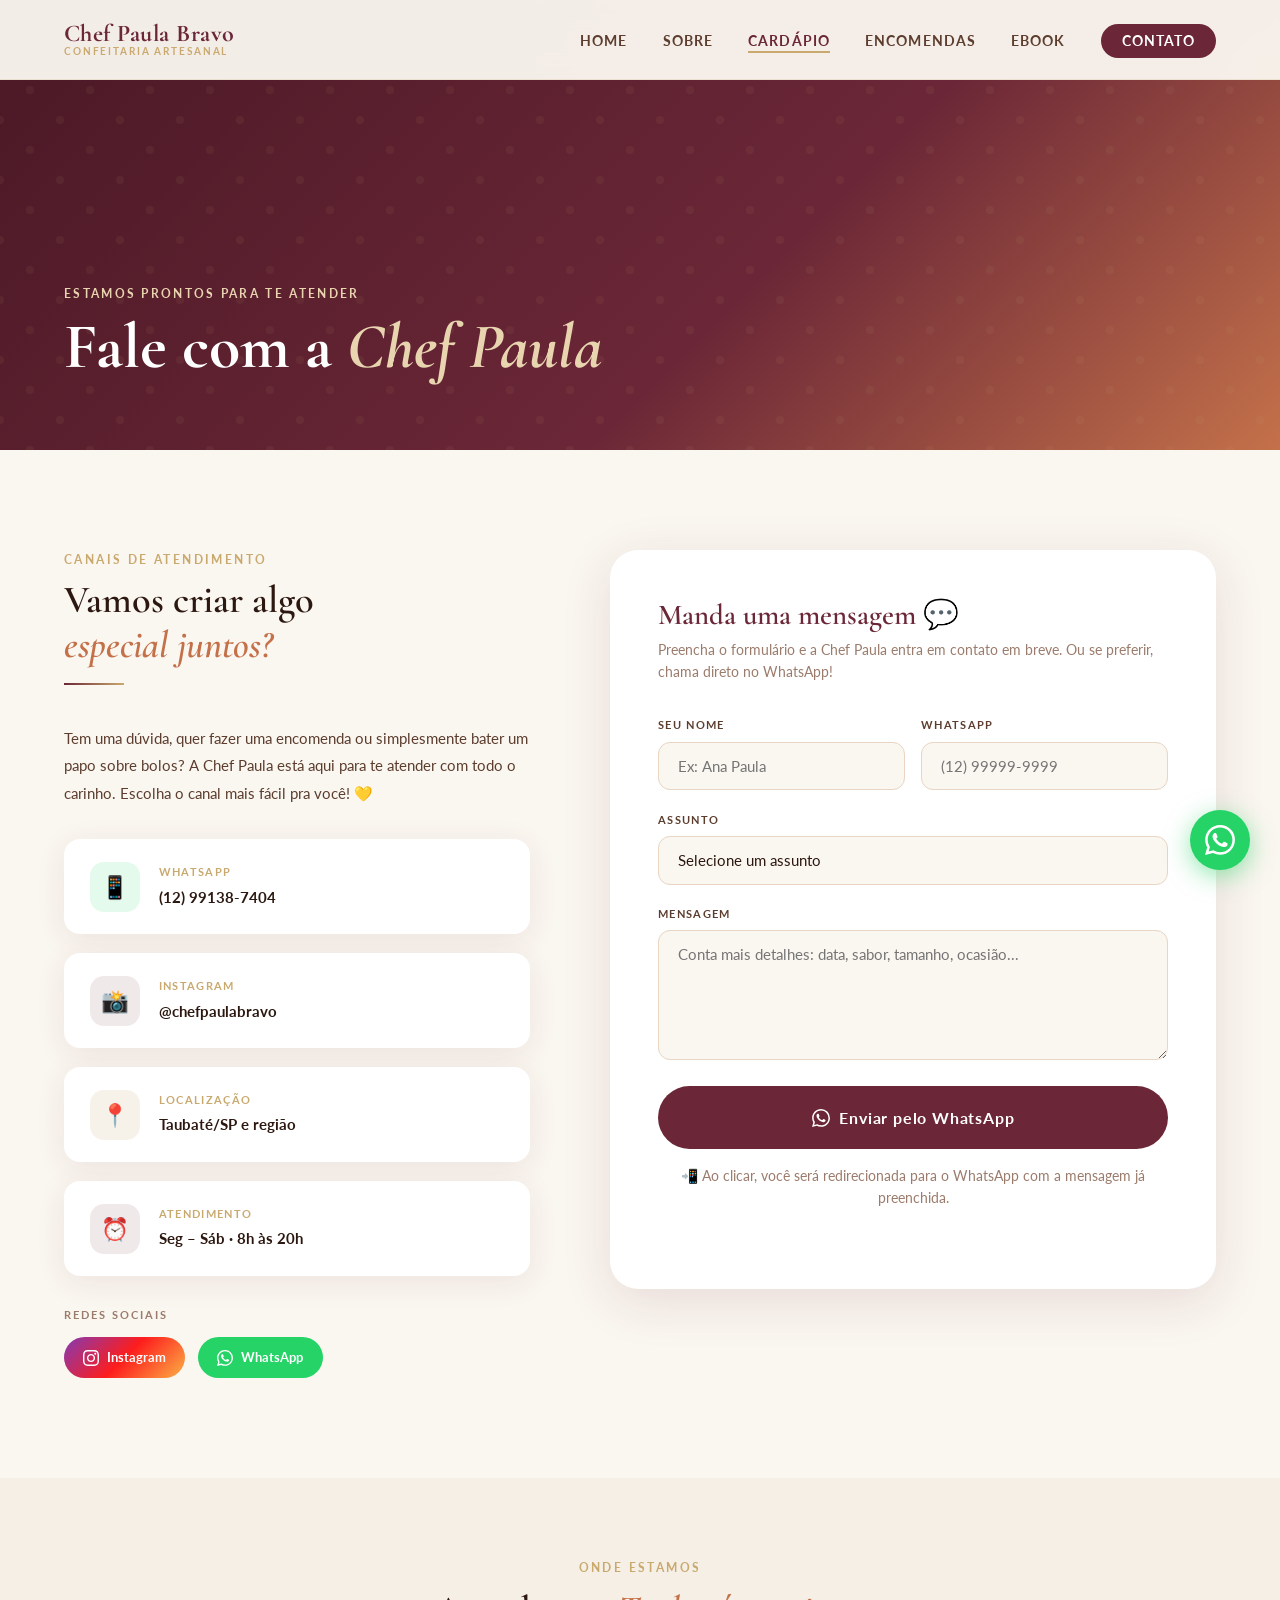
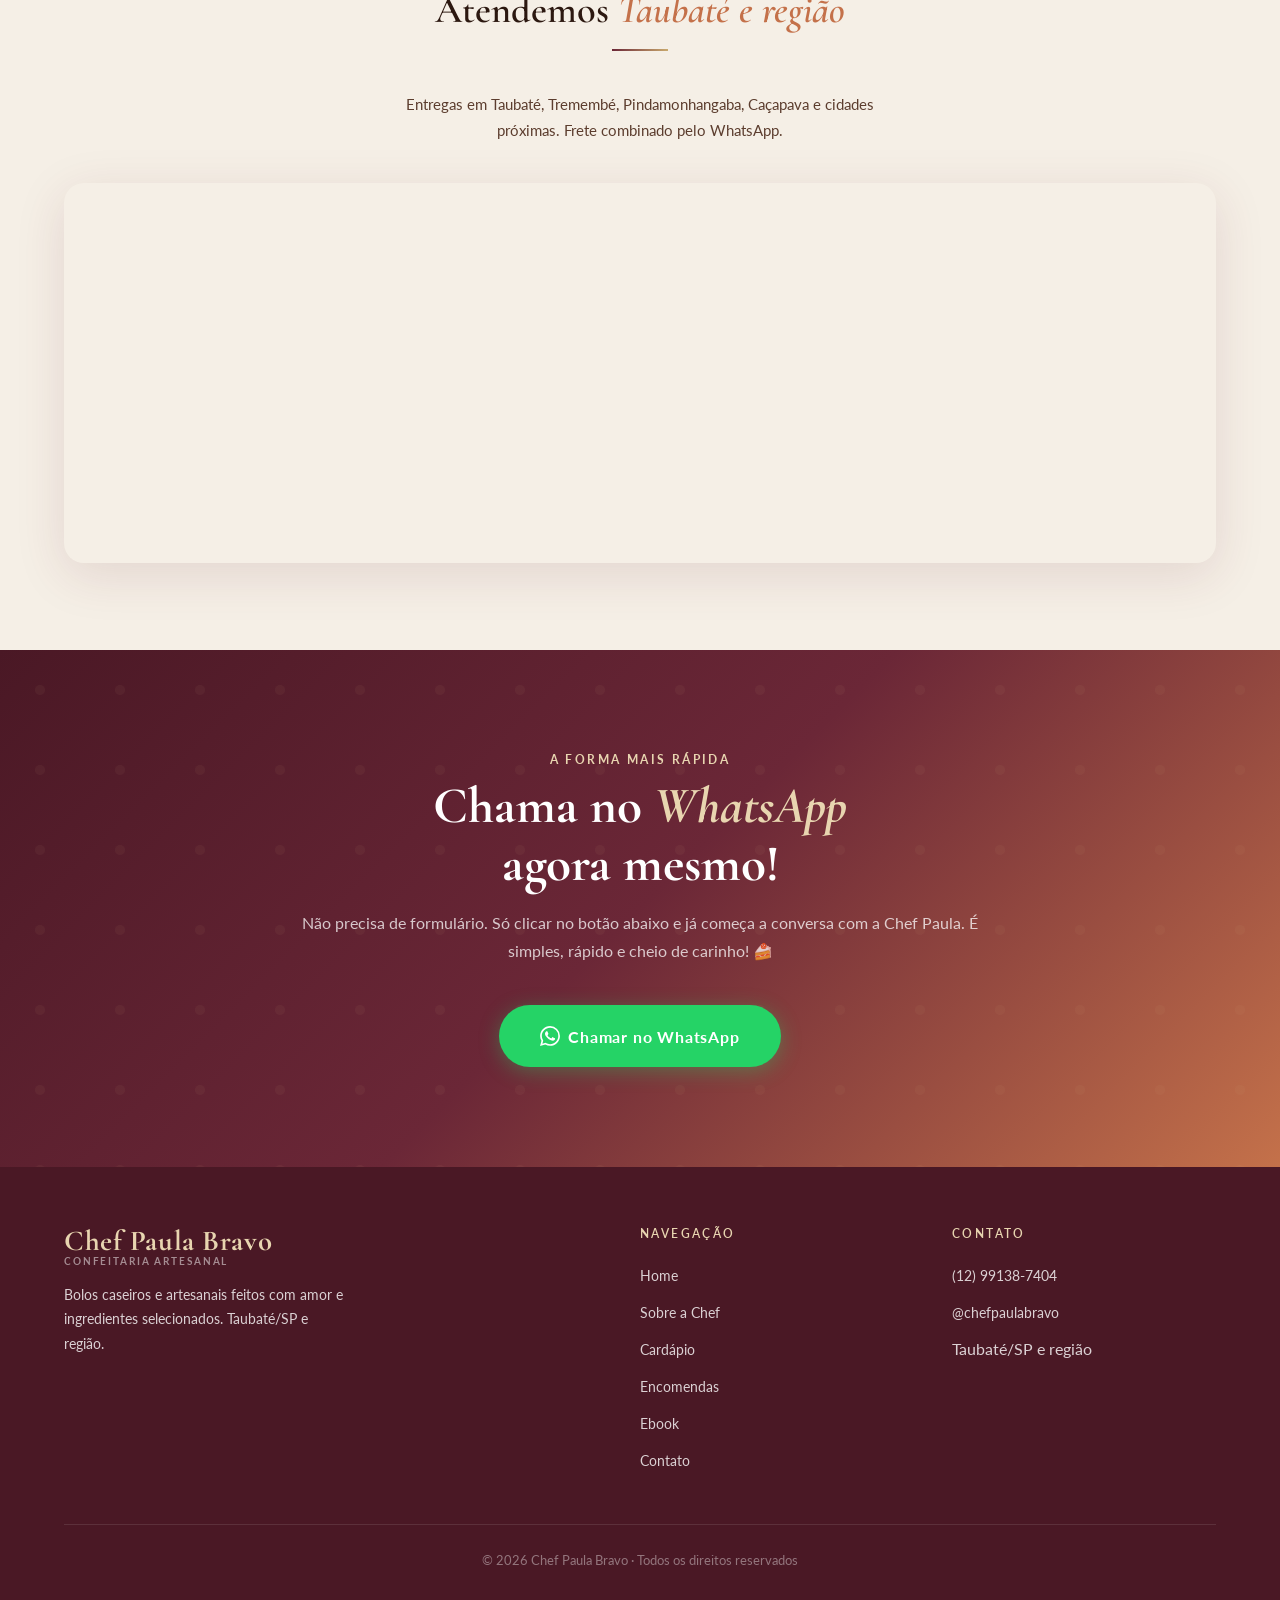
==== cardapio.html @ 54d95577 "Update greeting from 'Hello World' to 'Goodbye World'" ====
<!DOCTYPE html>
<html lang="pt-BR">
<head>
  <meta charset="UTF-8" />
  <meta name="viewport" content="width=device-width, initial-scale=1.0" />
  <title>Contato | Chef Paula Bravo</title>
  <meta name="description" content="Entre em contato com a Chef Paula Bravo para encomendas de bolos artesanais em Taubaté/SP." />
  <link rel="preconnect" href="https://fonts.googleapis.com" />
  <link rel="preconnect" href="https://fonts.gstatic.com" crossorigin />
  <link href="https://fonts.googleapis.com/css2?family=Cormorant+Garamond:ital,wght@0,300;0,400;0,600;0,700;1,400;1,600&family=Lato:wght@300;400;700&display=swap" rel="stylesheet" />
  <link rel="stylesheet" href="style.css" />
  <style>
    /* ── HERO ── */
    .ctt-hero {
      min-height: 50vh;
      padding-top: var(--nav-h);
      padding-bottom: 70px;
      background: linear-gradient(135deg, #4A1825 0%, #6B2737 60%, #C4714A 100%);
      display: flex;
      align-items: flex-end;
      position: relative;
      overflow: hidden;
    }
    .ctt-hero::before {
      content: '';
      position: absolute; inset: 0;
      background-image: url("data:image/svg+xml,%3Csvg width='60' height='60' viewBox='0 0 60 60' xmlns='http://www.w3.org/2000/svg'%3E%3Cg fill='%23C9A96E' fill-opacity='0.07'%3E%3Ccircle cx='30' cy='30' r='4'/%3E%3Ccircle cx='0' cy='0' r='4'/%3E%3Ccircle cx='60' cy='0' r='4'/%3E%3Ccircle cx='0' cy='60' r='4'/%3E%3Ccircle cx='60' cy='60' r='4'/%3E%3C/g%3E%3C/svg%3E");
      pointer-events: none;
    }
    .ctt-hero-content {
      position: relative; z-index: 1;
      width: 90%; max-width: 1200px; margin: 0 auto;
    }
    .ctt-hero-content span {
      display: block;
      font-family: var(--font-body);
      font-size: .72rem; font-weight: 700;
      letter-spacing: .2em; text-transform: uppercase;
      color: #E8D5B0; margin-bottom: .6rem;
    }
    .ctt-hero-content h1 {
      font-family: var(--font-title);
      font-size: clamp(2.8rem, 5vw, 5rem);
      font-weight: 700; color: #FFFFFF;
      line-height: 1.05; margin: 0;
    }
    .ctt-hero-content h1 em { font-style: italic; color: #E8D5B0; }

    /* ── BODY ── */
    .ctt-sec { padding: 100px 0; background: #FAF6F0; }
    .ctt-wrap { width: 90%; max-width: 1200px; margin: 0 auto; }
    .ctt-grid {
      display: grid;
      grid-template-columns: 1fr 1.3fr;
      gap: 5rem;
      align-items: start;
    }

    /* ── INFO LATERAL ── */
    .ctt-info h2 {
      font-family: var(--font-title);
      font-size: clamp(1.8rem, 3vw, 2.6rem);
      color: #2C1810; line-height: 1.15; margin-bottom: 1rem;
    }
    .ctt-info h2 em { font-style: italic; color: #C4714A; }
    .ctt-info p {
      font-family: var(--font-body);
      font-size: .93rem; color: #5C3D2E;
      line-height: 1.85; margin-bottom: 2rem;
    }
    .ctt-cards { display: flex; flex-direction: column; gap: 1.2rem; }
    .ctt-card {
      display: flex; align-items: center; gap: 1.2rem;
      background: #FFFFFF; border-radius: 16px;
      padding: 1.4rem 1.6rem;
      box-shadow: 0 6px 30px rgba(107,39,55,0.09);
      transition: all .3s ease;
      text-decoration: none; color: inherit;
    }
    .ctt-card:hover { transform: translateX(6px); box-shadow: 0 10px 40px rgba(107,39,55,0.15); }
    .ctt-card-icon {
      width: 50px; height: 50px; flex-shrink: 0;
      border-radius: 14px;
      display: flex; align-items: center; justify-content: center;
      font-size: 1.4rem;
    }
    .ctt-card-icon.verde  { background: rgba(37,211,102,.12); }
    .ctt-card-icon.vinho  { background: rgba(107,39,55,.1); }
    .ctt-card-icon.dourado{ background: rgba(201,169,110,.15); }
    .ctt-card-label {
      font-family: var(--font-body); font-size: .68rem; font-weight: 700;
      letter-spacing: .12em; text-transform: uppercase; color: #C9A96E;
      margin-bottom: .2rem;
    }
    .ctt-card-value {
      font-family: var(--font-body); font-size: .95rem;
      font-weight: 700; color: #2C1810;
    }

    .ctt-redes { margin-top: 2rem; }
    .ctt-redes h4 {
      font-family: var(--font-body); font-size: .7rem; font-weight: 700;
      letter-spacing: .18em; text-transform: uppercase;
      color: #9B7B6B; margin-bottom: 1rem;
    }
    .redes-btns { display: flex; gap: .8rem; flex-wrap: wrap; }
    .rede-btn {
      display: inline-flex; align-items: center; gap: .5rem;
      padding: .6rem 1.2rem; border-radius: 50px;
      font-family: var(--font-body); font-size: .8rem; font-weight: 700;
      text-decoration: none; transition: all .3s ease;
    }
    .rede-btn.ig  { background: linear-gradient(135deg,#833ab4,#fd1d1d,#fcb045); color: #FFFFFF; }
    .rede-btn.ig:hover  { transform: translateY(-2px); box-shadow: 0 6px 20px rgba(253,29,29,.3); }
    .rede-btn.wpp { background: #25D366; color: #FFFFFF; }
    .rede-btn.wpp:hover { transform: translateY(-2px); box-shadow: 0 6px 20px rgba(37,211,102,.4); background: #20b858; }

    /* ── FORMULÁRIO ── */
    .ctt-form-wrap {
      background: #FFFFFF;
      border-radius: 28px;
      padding: 3rem;
      box-shadow: 0 12px 50px rgba(107,39,55,0.13);
    }
    .ctt-form-wrap h3 {
      font-family: var(--font-title);
      font-size: 1.8rem; color: #6B2737;
      margin-bottom: .4rem;
    }
    .ctt-form-wrap p {
      font-family: var(--font-body); font-size: .87rem;
      color: #9B7B6B; margin-bottom: 2rem; line-height: 1.6;
    }
    .ctt-form .form-grid { display: grid; grid-template-columns: 1fr 1fr; gap: 1rem; }
    .ctt-form .form-group { margin-bottom: 1.2rem; }
    .ctt-form label {
      display: block; font-family: var(--font-body);
      font-size: .7rem; font-weight: 700;
      letter-spacing: .12em; text-transform: uppercase;
      color: #5C3D2E; margin-bottom: .45rem;
    }
    .ctt-form input,
    .ctt-form select,
    .ctt-form textarea {
      width: 100%; padding: .9rem 1.2rem;
      border: 1.5px solid #E8D5C4; border-radius: 12px;
      font-family: var(--font-body); font-size: .93rem;
      color: #2C1810; background: #FAF6F0;
      outline: none; transition: border-color .3s, box-shadow .3s;
      appearance: none;
    }
    .ctt-form input:focus,
    .ctt-form select:focus,
    .ctt-form textarea:focus {
      border-color: #6B2737;
      box-shadow: 0 0 0 3px rgba(107,39,55,.1);
      background: #FFFFFF;
    }
    .ctt-form textarea { resize: vertical; min-height: 130px; }
    .btn-enviar {
      width: 100%; padding: 1.1rem;
      background: #6B2737; color: #FFFFFF;
      font-family: var(--font-body); font-size: 1rem; font-weight: 700;
      letter-spacing: .05em; border: none; border-radius: 50px;
      cursor: pointer; transition: all .3s ease;
      display: flex; align-items: center; justify-content: center; gap: .6rem;
      text-decoration: none;
    }
    .btn-enviar:hover {
      background: #4A1825; transform: translateY(-2px);
      box-shadow: 0 8px 30px rgba(107,39,55,.4); color: #FFFFFF;
    }
    .form-nota {
      text-align: center; font-size: .75rem; color: #9B7B6B;
      margin-top: 1rem; line-height: 1.5;
    }

    /* ── MAPA / LOCALIZAÇÃO ── */
    .ctt-loc {
      padding: 80px 0;
      background: #F5EFE6;
    }
    .ctt-loc-wrap { width: 90%; max-width: 1200px; margin: 0 auto; text-align: center; }
    .ctt-loc h2 {
      font-family: var(--font-title);
      font-size: clamp(1.8rem, 3vw, 2.8rem);
      color: #2C1810; margin-bottom: .4rem;
    }
    .ctt-loc h2 em { font-style: italic; color: #C4714A; }
    .ctt-loc-div {
      width: 56px; height: 2px;
      background: linear-gradient(90deg, #6B2737, #C9A96E);
      margin: 1rem auto 2.5rem;
    }
    .ctt-loc p {
      font-family: var(--font-body); font-size: .93rem;
      color: #5C3D2E; max-width: 480px; margin: 0 auto 2.5rem; line-height: 1.75;
    }
    .map-frame {
      width: 100%; height: 380px; border-radius: 20px;
      overflow: hidden; box-shadow: 0 12px 50px rgba(107,39,55,.13);
      border: none;
    }

    /* ── CTA FINAL ── */
    .ctt-cta {
      background: linear-gradient(135deg, #4A1825 0%, #6B2737 50%, #C4714A 100%);
      padding: 100px 0; text-align: center;
      position: relative; overflow: hidden;
    }
    .ctt-cta::before {
      content: ''; position: absolute; inset: 0;
      background-image: url("data:image/svg+xml,%3Csvg width='80' height='80' viewBox='0 0 80 80' xmlns='http://www.w3.org/2000/svg'%3E%3Cg fill='%23C9A96E' fill-opacity='0.06'%3E%3Ccircle cx='40' cy='40' r='5'/%3E%3C/g%3E%3C/svg%3E");
      pointer-events: none;
    }
    .ctt-cta-inner { position: relative; z-index: 1; width: 90%; max-width: 680px; margin: 0 auto; }
    .ctt-cta h2 {
      font-family: var(--font-title); font-size: clamp(2rem, 4vw, 3.5rem);
      font-weight: 700; color: #FFFFFF; line-height: 1.12; margin-bottom: 1rem;
    }
    .ctt-cta h2 em { font-style: italic; color: #E8D5B0; }
    .ctt-cta p {
      font-family: var(--font-body); font-size: 1rem;
      color: rgba(255,255,255,.75); margin: 0 auto 2.5rem; line-height: 1.75;
    }

    @media (max-width: 900px) {
      .ctt-grid { grid-template-columns: 1fr; gap: 3rem; }
      .ctt-form .form-grid { grid-template-columns: 1fr; }
      .ctt-form-wrap { padding: 2rem; }
    }
    @media (max-width: 600px) {
      .ctt-sec { padding: 70px 0; }
      .ctt-cta { padding: 70px 0; }
      .map-frame { height: 260px; }
    }
  </style>
</head>
<body>

<nav class="navbar">
  <div class="nav-inner">
    <a href="index.html" class="nav-logo">
      <span class="logo-name">Chef Paula Bravo</span>
      <span class="logo-sub">Confeitaria Artesanal</span>
    </a>
    <button class="nav-toggle" aria-label="Menu"><span></span><span></span><span></span></button>
    <ul class="nav-links">
      <li><a href="index.html">Home</a></li>
      <li><a href="sobre.html">Sobre</a></li>
      <li><a href="cardapio.html">Cardápio</a></li>
      <li><a href="encomendas.html">Encomendas</a></li>
      <li><a href="ebook.html">Ebook</a></li>
      <li><a href="contato.html" class="nav-cta">Contato</a></li>
    </ul>
  </div>
</nav>

<section class="ctt-hero">
  <div class="ctt-hero-content">
    <span>Estamos prontos para te atender</span>
    <h1>Fale com a <em>Chef Paula</em></h1>
  </div>
</section>

<section class="ctt-sec">
  <div class="ctt-wrap">
    <div class="ctt-grid">

      <!-- INFO -->
      <div class="ctt-info reveal-left">
        <span class="eyebrow">Canais de atendimento</span>
        <h2>Vamos criar algo<br><em>especial juntos?</em></h2>
        <div class="divider left"></div>
        <p>Tem uma dúvida, quer fazer uma encomenda ou simplesmente bater um papo sobre bolos? A Chef Paula está aqui para te atender com todo o carinho. Escolha o canal mais fácil pra você! 💛</p>

        <div class="ctt-cards">
          <a href="https://wa.me/5512991387404" class="ctt-card" target="_blank" rel="noopener">
            <div class="ctt-card-icon verde">📱</div>
            <div>
              <div class="ctt-card-label">WhatsApp</div>
              <div class="ctt-card-value">(12) 99138-7404</div>
            </div>
          </a>
          <a href="https://instagram.com/chefpaulabravo" class="ctt-card" target="_blank" rel="noopener">
            <div class="ctt-card-icon vinho">📸</div>
            <div>
              <div class="ctt-card-label">Instagram</div>
              <div class="ctt-card-value">@chefpaulabravo</div>
            </div>
          </a>
          <div class="ctt-card" style="cursor:default">
            <div class="ctt-card-icon dourado">📍</div>
            <div>
              <div class="ctt-card-label">Localização</div>
              <div class="ctt-card-value">Taubaté/SP e região</div>
            </div>
          </div>
          <div class="ctt-card" style="cursor:default">
            <div class="ctt-card-icon vinho">⏰</div>
            <div>
              <div class="ctt-card-label">Atendimento</div>
              <div class="ctt-card-value">Seg – Sáb · 8h às 20h</div>
            </div>
          </div>
        </div>

        <div class="ctt-redes">
          <h4>Redes sociais</h4>
          <div class="redes-btns">
            <a href="https://instagram.com/chefpaulabravo" class="rede-btn ig" target="_blank" rel="noopener">
              <svg width="16" height="16" viewBox="0 0 24 24" fill="currentColor"><path d="M12 2.163c3.204 0 3.584.012 4.85.07 3.252.148 4.771 1.691 4.919 4.919.058 1.265.069 1.645.069 4.849 0 3.205-.012 3.584-.069 4.849-.149 3.225-1.664 4.771-4.919 4.919-1.266.058-1.644.07-4.85.07-3.204 0-3.584-.012-4.849-.07-3.26-.149-4.771-1.699-4.919-4.92-.058-1.265-.07-1.644-.07-4.849 0-3.204.013-3.583.07-4.849.149-3.227 1.664-4.771 4.919-4.919 1.266-.057 1.645-.069 4.849-.069zm0-2.163c-3.259 0-3.667.014-4.947.072-4.358.2-6.78 2.618-6.98 6.98-.059 1.281-.073 1.689-.073 4.948 0 3.259.014 3.668.072 4.948.2 4.358 2.618 6.78 6.98 6.98 1.281.058 1.689.072 4.948.072 3.259 0 3.668-.014 4.948-.072 4.354-.2 6.782-2.618 6.979-6.98.059-1.28.073-1.689.073-4.948 0-3.259-.014-3.667-.072-4.947-.196-4.354-2.617-6.78-6.979-6.98-1.281-.059-1.69-.073-4.949-.073zm0 5.838c-3.403 0-6.162 2.759-6.162 6.162s2.759 6.163 6.162 6.163 6.162-2.759 6.162-6.163c0-3.403-2.759-6.162-6.162-6.162zm0 10.162c-2.209 0-4-1.79-4-4 0-2.209 1.791-4 4-4s4 1.791 4 4c0 2.21-1.791 4-4 4zm6.406-11.845c-.796 0-1.441.645-1.441 1.44s.645 1.44 1.441 1.44c.795 0 1.439-.645 1.439-1.44s-.644-1.44-1.439-1.44z"/></svg>
              Instagram
            </a>
            <a href="https://wa.me/5512991387404?text=Ol%C3%A1%2C%20Chef%20Paula%21%20Vim%20pelo%20site%20e%20gostaria%20de%20fazer%20uma%20encomenda." class="rede-btn wpp" target="_blank" rel="noopener">
              <svg width="16" height="16" viewBox="0 0 24 24" fill="currentColor"><path d="M17.472 14.382c-.297-.149-1.758-.867-2.03-.967-.273-.099-.471-.148-.67.15-.197.297-.767.966-.94 1.164-.173.199-.347.223-.644.075-.297-.15-1.255-.463-2.39-1.475-.883-.788-1.48-1.761-1.653-2.059-.173-.297-.018-.458.13-.606.134-.133.298-.347.446-.52.149-.174.198-.298.298-.497.099-.198.05-.371-.025-.52-.075-.149-.669-1.612-.916-2.207-.242-.579-.487-.5-.669-.51-.173-.008-.371-.01-.57-.01-.198 0-.52.074-.792.372-.272.297-1.04 1.016-1.04 2.479 0 1.462 1.065 2.875 1.213 3.074.149.198 2.096 3.2 5.077 4.487.709.306 1.262.489 1.694.625.712.227 1.36.195 1.871.118.571-.085 1.758-.719 2.006-1.413.248-.694.248-1.289.173-1.413-.074-.124-.272-.198-.57-.347m-5.421 7.403h-.004a9.87 9.87 0 01-5.031-1.378l-.361-.214-3.741.982.998-3.648-.235-.374a9.86 9.86 0 01-1.51-5.26c.001-5.45 4.436-9.884 9.888-9.884 2.64 0 5.122 1.03 6.988 2.898a9.825 9.825 0 012.893 6.994c-.003 5.45-4.437 9.884-9.885 9.884m8.413-18.297A11.815 11.815 0 0012.05 0C5.495 0 .16 5.335.157 11.892c0 2.096.547 4.142 1.588 5.945L.057 24l6.305-1.654a11.882 11.882 0 005.683 1.448h.005c6.554 0 11.89-5.335 11.893-11.893a11.821 11.821 0 00-3.48-8.413z"/></svg>
              WhatsApp
            </a>
          </div>
        </div>
      </div>

      <!-- FORMULÁRIO -->
      <div class="ctt-form-wrap reveal-right">
        <h3>Manda uma mensagem 💬</h3>
        <p>Preencha o formulário e a Chef Paula entra em contato em breve. Ou se preferir, chama direto no WhatsApp!</p>
        <form class="ctt-form" onsubmit="enviarFormulario(event)">
          <div class="form-grid">
            <div class="form-group">
              <label for="nome">Seu nome</label>
              <input type="text" id="nome" placeholder="Ex: Ana Paula" required />
            </div>
            <div class="form-group">
              <label for="tel">WhatsApp</label>
              <input type="tel" id="tel" placeholder="(12) 99999-9999" required />
            </div>
          </div>
          <div class="form-group">
            <label for="assunto">Assunto</label>
            <select id="assunto" required>
              <option value="" disabled selected>Selecione um assunto</option>
              <option value="Encomenda de bolo">Encomenda de bolo</option>
              <option value="Kit Café da Tarde">Kit Café da Tarde</option>
              <option value="Bolo de festa personalizado">Bolo de festa personalizado</option>
              <option value="Dúvida sobre cardápio">Dúvida sobre cardápio</option>
              <option value="Mini Curso / Ebook">Mini Curso / Ebook</option>
              <option value="Outro assunto">Outro assunto</option>
            </select>
          </div>
          <div class="form-group">
            <label for="msg">Mensagem</label>
            <textarea id="msg" placeholder="Conta mais detalhes: data, sabor, tamanho, ocasião..." required></textarea>
          </div>
          <a href="#" class="btn-enviar" id="btnEnviar" onclick="enviarFormulario(event)">
            <svg width="18" height="18" viewBox="0 0 24 24" fill="currentColor"><path d="M17.472 14.382c-.297-.149-1.758-.867-2.03-.967-.273-.099-.471-.148-.67.15-.197.297-.767.966-.94 1.164-.173.199-.347.223-.644.075-.297-.15-1.255-.463-2.39-1.475-.883-.788-1.48-1.761-1.653-2.059-.173-.297-.018-.458.13-.606.134-.133.298-.347.446-.52.149-.174.198-.298.298-.497.099-.198.05-.371-.025-.52-.075-.149-.669-1.612-.916-2.207-.242-.579-.487-.5-.669-.51-.173-.008-.371-.01-.57-.01-.198 0-.52.074-.792.372-.272.297-1.04 1.016-1.04 2.479 0 1.462 1.065 2.875 1.213 3.074.149.198 2.096 3.2 5.077 4.487.709.306 1.262.489 1.694.625.712.227 1.36.195 1.871.118.571-.085 1.758-.719 2.006-1.413.248-.694.248-1.289.173-1.413-.074-.124-.272-.198-.57-.347m-5.421 7.403h-.004a9.87 9.87 0 01-5.031-1.378l-.361-.214-3.741.982.998-3.648-.235-.374a9.86 9.86 0 01-1.51-5.26c.001-5.45 4.436-9.884 9.888-9.884 2.64 0 5.122 1.03 6.988 2.898a9.825 9.825 0 012.893 6.994c-.003 5.45-4.437 9.884-9.885 9.884m8.413-18.297A11.815 11.815 0 0012.05 0C5.495 0 .16 5.335.157 11.892c0 2.096.547 4.142 1.588 5.945L.057 24l6.305-1.654a11.882 11.882 0 005.683 1.448h.005c6.554 0 11.89-5.335 11.893-11.893a11.821 11.821 0 00-3.48-8.413z"/></svg>
            Enviar pelo WhatsApp
          </a>
          <p class="form-nota">📲 Ao clicar, você será redirecionada para o WhatsApp com a mensagem já preenchida.</p>
        </form>
      </div>

    </div>
  </div>
</section>

<section class="ctt-loc">
  <div class="ctt-loc-wrap">
    <span class="eyebrow reveal">Onde estamos</span>
    <h2 class="reveal">Atendemos <em>Taubaté e região</em></h2>
    <div class="ctt-loc-div"></div>
    <p class="reveal">Entregas em Taubaté, Tremembé, Pindamonhangaba, Caçapava e cidades próximas. Frete combinado pelo WhatsApp.</p>
    <iframe
      class="map-frame reveal"
      src="https://www.google.com/maps/embed?pb=!1m18!1m12!1m3!1d119594.46064!2d-45.6235!3d-23.0259!2m3!1f0!2f0!3f0!3m2!1i1024!2i768!4f13.1!3m3!1m2!1s0x94cc4b1a9b5f3a4f%3A0x4a5b5b5b5b5b5b5b!2sTaubat%C3%A9%2C%20SP!5e0!3m2!1spt-BR!2sbr!4v1713900000000"
      allowfullscreen=""
      loading="lazy"
      referrerpolicy="no-referrer-when-downgrade"
      title="Taubaté, SP">
    </iframe>
  </div>
</section>

<section class="ctt-cta">
  <div class="ctt-cta-inner reveal">
    <span class="eyebrow" style="color:#E8D5B0;text-align:center;display:block;margin-bottom:.5rem">A forma mais rápida</span>
    <h2>Chama no <em>WhatsApp</em><br>agora mesmo!</h2>
    <p>Não precisa de formulário. Só clicar no botão abaixo e já começa a conversa com a Chef Paula. É simples, rápido e cheio de carinho! 🍰</p>
    <a href="https://wa.me/5512991387404?text=Ol%C3%A1%2C%20Chef%20Paula%21%20Vim%20pelo%20site%20e%20gostaria%20de%20fazer%20uma%20encomenda." class="btn btn-wpp btn-lg" target="_blank" rel="noopener">
      <svg width="20" height="20" viewBox="0 0 24 24" fill="currentColor"><path d="M17.472 14.382c-.297-.149-1.758-.867-2.03-.967-.273-.099-.471-.148-.67.15-.197.297-.767.966-.94 1.164-.173.199-.347.223-.644.075-.297-.15-1.255-.463-2.39-1.475-.883-.788-1.48-1.761-1.653-2.059-.173-.297-.018-.458.13-.606.134-.133.298-.347.446-.52.149-.174.198-.298.298-.497.099-.198.05-.371-.025-.52-.075-.149-.669-1.612-.916-2.207-.242-.579-.487-.5-.669-.51-.173-.008-.371-.01-.57-.01-.198 0-.52.074-.792.372-.272.297-1.04 1.016-1.04 2.479 0 1.462 1.065 2.875 1.213 3.074.149.198 2.096 3.2 5.077 4.487.709.306 1.262.489 1.694.625.712.227 1.36.195 1.871.118.571-.085 1.758-.719 2.006-1.413.248-.694.248-1.289.173-1.413-.074-.124-.272-.198-.57-.347m-5.421 7.403h-.004a9.87 9.87 0 01-5.031-1.378l-.361-.214-3.741.982.998-3.648-.235-.374a9.86 9.86 0 01-1.51-5.26c.001-5.45 4.436-9.884 9.888-9.884 2.64 0 5.122 1.03 6.988 2.898a9.825 9.825 0 012.893 6.994c-.003 5.45-4.437 9.884-9.885 9.884m8.413-18.297A11.815 11.815 0 0012.05 0C5.495 0 .16 5.335.157 11.892c0 2.096.547 4.142 1.588 5.945L.057 24l6.305-1.654a11.882 11.882 0 005.683 1.448h.005c6.554 0 11.89-5.335 11.893-11.893a11.821 11.821 0 00-3.48-8.413z"/></svg>
      Chamar no WhatsApp
    </a>
  </div>
</section>

<footer>
  <div class="container">
    <div class="footer-grid">
      <div class="footer-brand">
        <a href="index.html" class="nav-logo">
          <span class="logo-name">Chef Paula Bravo</span>
          <span class="logo-sub">Confeitaria Artesanal</span>
        </a>
        <p>Bolos caseiros e artesanais feitos com amor e ingredientes selecionados. Taubaté/SP e região.</p>
      </div>
      <div>
        <h4>Navegação</h4>
        <ul>
          <li><a href="index.html">Home</a></li>
          <li><a href="sobre.html">Sobre a Chef</a></li>
          <li><a href="cardapio.html">Cardápio</a></li>
          <li><a href="encomendas.html">Encomendas</a></li>
          <li><a href="ebook.html">Ebook</a></li>
          <li><a href="contato.html">Contato</a></li>
        </ul>
      </div>
      <div>
        <h4>Contato</h4>
        <ul>
          <li><a href="https://wa.me/5512991387404" target="_blank">(12) 99138-7404</a></li>
          <li><a href="https://instagram.com/chefpaulabravo" target="_blank">@chefpaulabravo</a></li>
          <li>Taubaté/SP e região</li>
        </ul>
      </div>
    </div>
    <p class="footer-bottom">© 2026 Chef Paula Bravo · Todos os direitos reservados</p>
  </div>
</footer>

<a href="https://wa.me/5512991387404?text=Ol%C3%A1%2C%20Chef%20Paula%21%20Vim%20pelo%20site%20e%20gostaria%20de%20fazer%20uma%20encomenda." class="wpp-float" target="_blank" rel="noopener" aria-label="WhatsApp">
  <svg viewBox="0 0 24 24"><path d="M17.472 14.382c-.297-.149-1.758-.867-2.03-.967-.273-.099-.471-.148-.67.15-.197.297-.767.966-.94 1.164-.173.199-.347.223-.644.075-.297-.15-1.255-.463-2.39-1.475-.883-.788-1.48-1.761-1.653-2.059-.173-.297-.018-.458.13-.606.134-.133.298-.347.446-.52.149-.174.198-.298.298-.497.099-.198.05-.371-.025-.52-.075-.149-.669-1.612-.916-2.207-.242-.579-.487-.5-.669-.51-.173-.008-.371-.01-.57-.01-.198 0-.52.074-.792.372-.272.297-1.04 1.016-1.04 2.479 0 1.462 1.065 2.875 1.213 3.074.149.198 2.096 3.2 5.077 4.487.709.306 1.262.489 1.694.625.712.227 1.36.195 1.871.118.571-.085 1.758-.719 2.006-1.413.248-.694.248-1.289.173-1.413-.074-.124-.272-.198-.57-.347m-5.421 7.403h-.004a9.87 9.87 0 01-5.031-1.378l-.361-.214-3.741.982.998-3.648-.235-.374a9.86 9.86 0 01-1.51-5.26c.001-5.45 4.436-9.884 9.888-9.884 2.64 0 5.122 1.03 6.988 2.898a9.825 9.825 0 012.893 6.994c-.003 5.45-4.437 9.884-9.885 9.884m8.413-18.297A11.815 11.815 0 0012.05 0C5.495 0 .16 5.335.157 11.892c0 2.096.547 4.142 1.588 5.945L.057 24l6.305-1.654a11.882 11.882 0 005.683 1.448h.005c6.554 0 11.89-5.335 11.893-11.893a11.821 11.821 0 00-3.48-8.413z"/></svg>
</a>

<script>
  function enviarFormulario(e) {
    e.preventDefault();
    const nome    = document.getElementById('nome').value.trim();
    const tel     = document.getElementById('tel').value.trim();
    const assunto = document.getElementById('assunto').value;
    const msg     = document.getElementById('msg').value.trim();
    if (!nome || !tel || !assunto || !msg) {
      alert('Por favor, preencha todos os campos antes de enviar.');
      return;
    }
    const texto = `Olá, Chef Paula! 🍰\n\n*Nome:* ${nome}\n*WhatsApp:* ${tel}\n*Assunto:* ${assunto}\n\n*Mensagem:*\n${msg}`;
    const url = `https://wa.me/5512991387404?text=${encodeURIComponent(texto)}`;
    window.open(url, '_blank');
  }
</script>
<script src="script.js"></script>
</body>
</html>
---- style.css ----
@import url('https://fonts.googleapis.com/css2?family=Cormorant+Garamond:ital,wght@0,300;0,400;0,600;0,700;1,400;1,600&family=Lato:wght@300;400;700&display=swap');

*, *::before, *::after { box-sizing: border-box; margin: 0; padding: 0; }

:root {
  --vinho:         #6B2737;
  --vinho-dark:    #4A1825;
  --dourado:       #C9A96E;
  --dourado-light: #E8D5B0;
  --bege:          #F5EFE6;
  --creme:         #FAF6F0;
  --nude:          #E8D5C4;
  --terracota:     #C4714A;
  --text-dark:     #2C1810;
  --text-mid:      #5C3D2E;
  --text-light:    #9B7B6B;
  --white:         #FFFFFF;
  --font-title:    'Cormorant Garamond', serif;
  --font-body:     'Lato', sans-serif;
  --nav-h:         80px;
  --radius:        12px;
  --radius-lg:     24px;
  --shadow:        0 8px 40px rgba(107,39,55,0.12);
  --shadow-lg:     0 20px 60px rgba(107,39,55,0.18);
  --transition:    all 0.4s cubic-bezier(0.25,0.46,0.45,0.94);
}

html { scroll-behavior: smooth; }

body {
  font-family: var(--font-body);
  background: var(--creme);
  color: var(--text-dark);
  line-height: 1.7;
  overflow-x: hidden;
}

img { max-width: 100%; height: auto; display: block; }
a   { text-decoration: none; color: inherit; }
ul  { list-style: none; }

/* ── Reveal ── */
.reveal       { opacity: 0; transform: translateY(40px);  transition: opacity 0.7s ease, transform 0.7s ease; }
.reveal-left  { opacity: 0; transform: translateX(-50px); transition: opacity 0.7s ease, transform 0.7s ease; }
.reveal-right { opacity: 0; transform: translateX(50px);  transition: opacity 0.7s ease, transform 0.7s ease; }
.reveal.visible,
.reveal-left.visible,
.reveal-right.visible { opacity: 1; transform: translate(0); }

/* ── Tipografia ── */
h1, h2, h3, h4 {
  font-family: var(--font-title);
  font-weight: 600;
  line-height: 1.2;
  color: var(--text-dark);
}
h1 { font-size: clamp(2.8rem, 6vw, 5.5rem); }
h2 { font-size: clamp(2rem, 4vw, 3.5rem); }
h3 { font-size: clamp(1.4rem, 2.5vw, 2rem); }

.eyebrow {
  font-family: var(--font-body);
  font-size: 0.75rem;
  font-weight: 700;
  letter-spacing: 0.2em;
  text-transform: uppercase;
  color: var(--dourado);
  display: block;
  margin-bottom: 0.5rem;
}

.section-title { font-size: clamp(2rem, 4vw, 3.2rem); margin-bottom: 0.5rem; }

.divider {
  width: 60px; height: 2px;
  background: linear-gradient(90deg, var(--vinho), var(--dourado));
  margin: 1rem auto 2.5rem;
}
.divider.left { margin-left: 0; }

/* ── Botões ── */
.btn {
  display: inline-flex;
  align-items: center;
  gap: 0.5rem;
  padding: 0.9rem 2rem;
  border-radius: 50px;
  font-family: var(--font-body);
  font-size: 0.9rem;
  font-weight: 700;
  letter-spacing: 0.05em;
  cursor: pointer;
  border: none;
  transition: var(--transition);
  text-decoration: none;
}
.btn-primary { background: var(--vinho); color: var(--white); box-shadow: 0 4px 20px rgba(107,39,55,0.35); }
.btn-primary:hover { background: var(--vinho-dark); transform: translateY(-2px); box-shadow: 0 8px 30px rgba(107,39,55,0.45); color: var(--white); }
.btn-outline { background: transparent; color: var(--vinho); border: 2px solid var(--vinho); }
.btn-outline:hover { background: var(--vinho); color: var(--white); transform: translateY(-2px); }
.btn-gold { background: linear-gradient(135deg, var(--dourado), #B8935A); color: var(--white); box-shadow: 0 4px 20px rgba(201,169,110,0.45); }
.btn-gold:hover { transform: translateY(-2px); box-shadow: 0 8px 30px rgba(201,169,110,0.55); color: var(--white); }
.btn-wpp { background: #25D366; color: var(--white); box-shadow: 0 4px 20px rgba(37,211,102,0.35); }
.btn-wpp:hover { background: #20b858; transform: translateY(-2px); box-shadow: 0 8px 30px rgba(37,211,102,0.45); color: var(--white); }
.btn-lg { padding: 1.1rem 2.6rem; font-size: 1rem; }

/* ── Layout ── */
.section     { padding: 100px 0; }
.section-alt { background: var(--bege); }
.section-dark { background: var(--vinho); color: var(--white); }
.section-dark h1,
.section-dark h2,
.section-dark h3 { color: var(--white); }
.container   { width: 90%; max-width: 1200px; margin: 0 auto; }
.text-center { text-align: center; }

/* ══════════════════════════════
   NAVBAR
══════════════════════════════ */
.navbar {
  position: fixed;
  top: 0; left: 0; right: 0;
  height: var(--nav-h);
  z-index: 1000;
  background: rgba(250,246,240,0.96);
  backdrop-filter: blur(12px);
  -webkit-backdrop-filter: blur(12px);
  border-bottom: 1px solid rgba(201,169,110,0.2);
  transition: var(--transition);
}
.navbar.scrolled {
  box-shadow: 0 4px 30px rgba(107,39,55,0.1);
  background: rgba(250,246,240,0.99);
}
.nav-inner {
  display: flex;
  align-items: center;
  justify-content: space-between;
  height: 100%;
  width: 90%;
  max-width: 1200px;
  margin: 0 auto;
}
.nav-logo { display: flex; flex-direction: column; line-height: 1; }
.nav-logo .logo-name {
  font-family: var(--font-title);
  font-size: 1.5rem;
  font-weight: 700;
  color: var(--vinho);
  letter-spacing: 0.02em;
}
.nav-logo .logo-sub {
  font-size: 0.65rem;
  font-weight: 700;
  letter-spacing: 0.18em;
  text-transform: uppercase;
  color: var(--dourado);
}
.nav-links { display: flex; align-items: center; gap: 2.2rem; }
.nav-links a {
  font-family: var(--font-body);
  font-size: 0.85rem;
  font-weight: 700;
  letter-spacing: 0.08em;
  text-transform: uppercase;
  color: var(--text-mid);
  position: relative;
  padding-bottom: 4px;
  transition: color 0.3s;
}
.nav-links a::after {
  content: '';
  position: absolute;
  bottom: 0; left: 0;
  width: 0; height: 2px;
  background: var(--dourado);
  transition: width 0.3s;
}
.nav-links a:hover,
.nav-links a.active { color: var(--vinho); }
.nav-links a:hover::after,
.nav-links a.active::after { width: 100%; }
.nav-links .nav-cta {
  background: var(--vinho);
  color: var(--white) !important;
  padding: 0.55rem 1.3rem;
  border-radius: 50px;
  transition: var(--transition);
}
.nav-links .nav-cta::after { display: none; }
.nav-links .nav-cta:hover { background: var(--vinho-dark); transform: translateY(-1px); }

.nav-toggle {
  display: none;
  flex-direction: column;
  gap: 5px;
  cursor: pointer;
  padding: 5px;
  background: none;
  border: none;
}
.nav-toggle span {
  display: block;
  width: 26px; height: 2px;
  background: var(--vinho);
  transition: var(--transition);
  transform-origin: center;
}
.nav-toggle.open span:nth-child(1) { transform: translateY(7px) rotate(45deg); }
.nav-toggle.open span:nth-child(2) { opacity: 0; transform: scaleX(0); }
.nav-toggle.open span:nth-child(3) { transform: translateY(-7px) rotate(-45deg); }

/* ══════════════════════════════
   PAGE HERO (páginas internas)
══════════════════════════════ */
.page-hero {
  min-height: 45vh;
  background: linear-gradient(135deg, #4A1825 0%, #6B2737 60%, #C4714A 100%);
  display: flex;
  align-items: flex-end;
  padding-top: var(--nav-h);
  padding-bottom: 60px;
  position: relative;
  overflow: hidden;
}
.page-hero::before {
  content: '';
  position: absolute; inset: 0;
  background-image: url("data:image/svg+xml,%3Csvg width='60' height='60' viewBox='0 0 60 60' xmlns='http://www.w3.org/2000/svg'%3E%3Cg fill='%23C9A96E' fill-opacity='0.07'%3E%3Ccircle cx='30' cy='30' r='4'/%3E%3Ccircle cx='0' cy='0' r='4'/%3E%3Ccircle cx='60' cy='0' r='4'/%3E%3Ccircle cx='0' cy='60' r='4'/%3E%3Ccircle cx='60' cy='60' r='4'/%3E%3C/g%3E%3C/svg%3E");
  pointer-events: none;
}
.page-hero-content { position: relative; z-index: 1; }
.page-hero-content .eyebrow { color: #E8D5B0; }
.page-hero-content h1 { color: #FFFFFF; font-size: clamp(2.5rem, 5vw, 4.5rem); }

/* ══════════════════════════════
   CARDS
══════════════════════════════ */
.card {
  background: var(--white);
  border-radius: var(--radius-lg);
  overflow: hidden;
  box-shadow: var(--shadow);
  transition: var(--transition);
}
.card:hover { transform: translateY(-8px); box-shadow: var(--shadow-lg); }
.card-img { width: 100%; aspect-ratio: 4/3; object-fit: cover; }
.card-body { padding: 1.6rem; }
.card-price { font-family: var(--font-title); font-size: 1.4rem; color: var(--vinho); font-weight: 700; }

/* ══════════════════════════════
   FORMULÁRIO
══════════════════════════════ */
.form-group { margin-bottom: 1.4rem; }
.form-group label {
  display: block;
  font-size: 0.8rem;
  font-weight: 700;
  letter-spacing: 0.1em;
  text-transform: uppercase;
  color: var(--text-mid);
  margin-bottom: 0.5rem;
}
.form-group input,
.form-group select,
.form-group textarea {
  width: 100%;
  padding: 0.9rem 1.2rem;
  border: 1.5px solid var(--nude);
  border-radius: var(--radius);
  font-family: var(--font-body);
  font-size: 0.95rem;
  color: var(--text-dark);
  background: var(--creme);
  transition: border-color 0.3s, box-shadow 0.3s;
  outline: none;
  appearance: none;
}
.form-group input:focus,
.form-group select:focus,
.form-group textarea:focus {
  border-color: var(--vinho);
  box-shadow: 0 0 0 3px rgba(107,39,55,0.1);
}
.form-grid { display: grid; grid-template-columns: 1fr 1fr; gap: 1rem; }

/* ══════════════════════════════
   WHATSAPP FLUTUANTE
══════════════════════════════ */
.wpp-float {
  position: fixed;
  bottom: 30px; right: 30px;
  z-index: 999;
  background: #25D366;
  width: 60px; height: 60px;
  border-radius: 50%;
  display: flex;
  align-items: center;
  justify-content: center;
  box-shadow: 0 6px 25px rgba(37,211,102,0.5);
  transition: var(--transition);
  animation: wppPulse 2.5s infinite;
}
.wpp-float:hover { transform: scale(1.12); box-shadow: 0 10px 35px rgba(37,211,102,0.65); }
.wpp-float svg { width: 30px; height: 30px; fill: white; }

@keyframes wppPulse {
  0%, 100% { box-shadow: 0 6px 25px rgba(37,211,102,0.5); }
  50%       { box-shadow: 0 6px 40px rgba(37,211,102,0.75), 0 0 0 12px rgba(37,211,102,0.1); }
}

/* ══════════════════════════════
   FOOTER
══════════════════════════════ */
footer {
  background: #4A1825;
  color: rgba(255,255,255,0.8);
  padding: 60px 0 30px;
}
.footer-grid {
  display: grid;
  grid-template-columns: 2fr 1fr 1fr;
  gap: 3rem;
  padding-bottom: 40px;
  border-bottom: 1px solid rgba(255,255,255,0.1);
}
.footer-brand .logo-name { color: #E8D5B0; font-size: 1.8rem; }
.footer-brand .logo-sub  { color: rgba(255,255,255,0.5); }
.footer-brand p { margin-top: 1rem; font-size: 0.9rem; max-width: 280px; }
footer h4 {
  color: #E8D5B0;
  font-family: var(--font-body);
  font-size: 0.75rem;
  letter-spacing: 0.2em;
  text-transform: uppercase;
  margin-bottom: 1.2rem;
}
footer ul li { margin-bottom: 0.6rem; }
footer ul a { font-size: 0.9rem; transition: color 0.3s; color: rgba(255,255,255,0.8); }
footer ul a:hover { color: #E8D5B0; }
.footer-bottom {
  text-align: center;
  padding-top: 25px;
  font-size: 0.8rem;
  opacity: 0.5;
  margin: 0;
}

/* ══════════════════════════════
   RESPONSIVO
══════════════════════════════ */
@media (max-width: 900px) {
  .nav-links {
    display: none;
    flex-direction: column;
    position: absolute;
    top: var(--nav-h); left: 0; right: 0;
    background: var(--creme);
    padding: 2rem;
    gap: 1.2rem;
    border-bottom: 2px solid var(--nude);
    z-index: 999;
  }
  .nav-links.open { display: flex; }
  .nav-toggle { display: flex; }
  .footer-grid { grid-template-columns: 1fr 1fr; }
  .form-grid { grid-template-columns: 1fr; }
}
@media (max-width: 600px) {
  .section { padding: 70px 0; }
  .footer-grid { grid-template-columns: 1fr; }
  .wpp-float { bottom: 20px; right: 20px; width: 54px; height: 54px; }
}
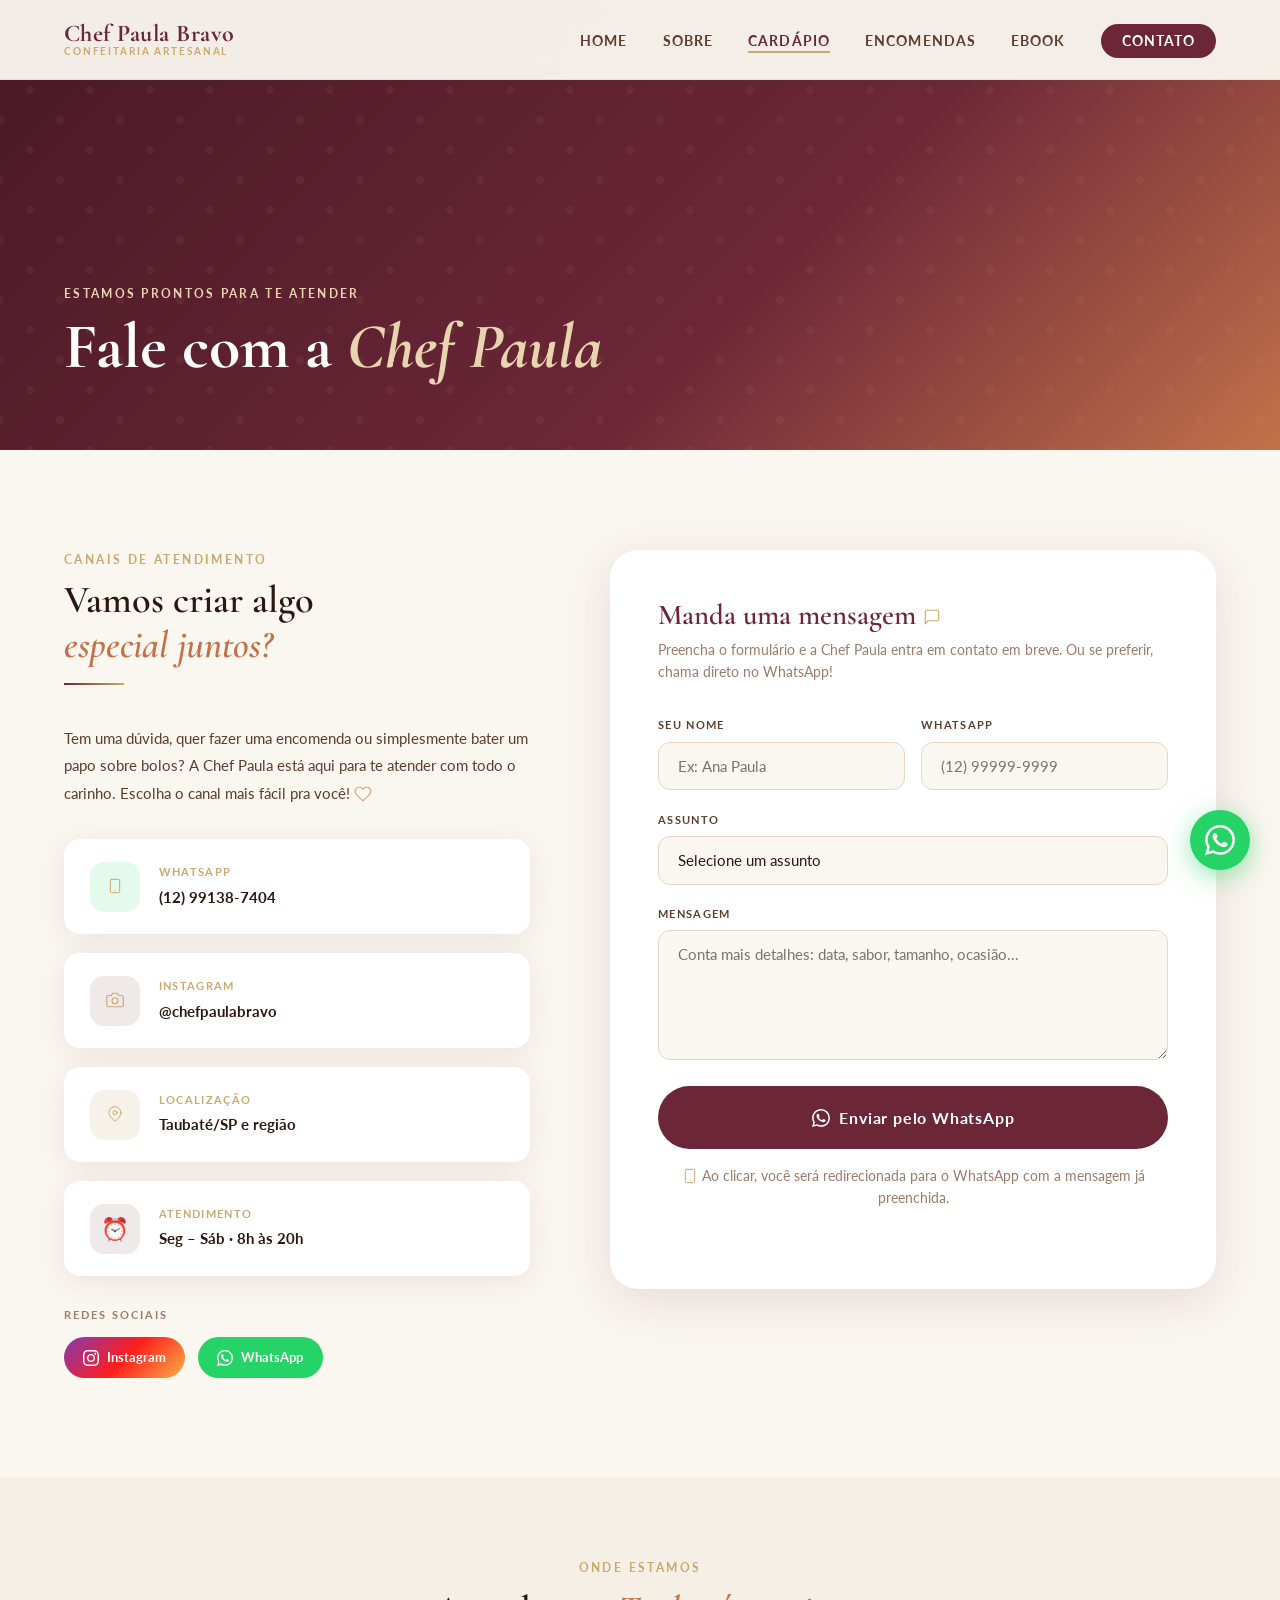
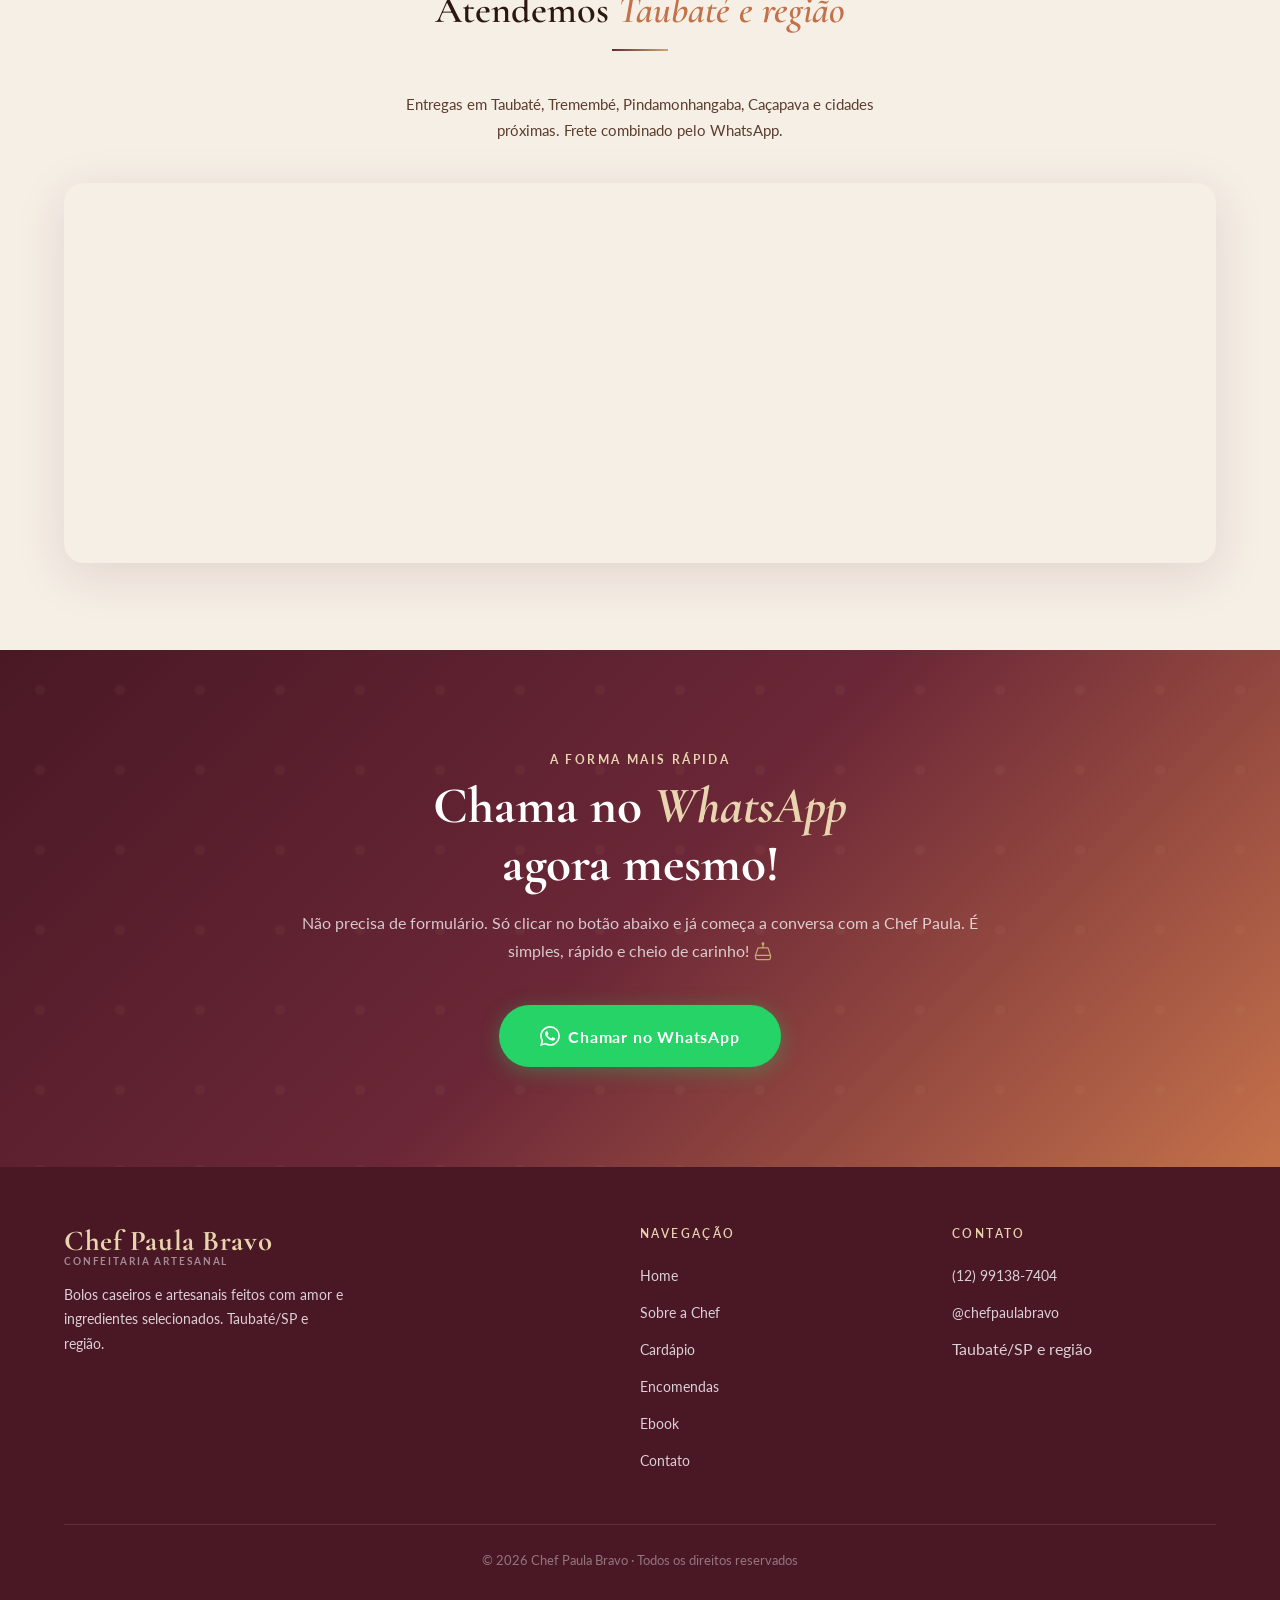
==== commit 9377d10d: "Add files via upload" ====
--- a/cardapio.html
+++ b/cardapio.html
@@ -272,25 +272,25 @@
         <span class="eyebrow">Canais de atendimento</span>
         <h2>Vamos criar algo<br><em>especial juntos?</em></h2>
         <div class="divider left"></div>
-        <p>Tem uma dúvida, quer fazer uma encomenda ou simplesmente bater um papo sobre bolos? A Chef Paula está aqui para te atender com todo o carinho. Escolha o canal mais fácil pra você! 💛</p>
+        <p>Tem uma dúvida, quer fazer uma encomenda ou simplesmente bater um papo sobre bolos? A Chef Paula está aqui para te atender com todo o carinho. Escolha o canal mais fácil pra você! <svg class="icon-inline icon-accent" xmlns="http://www.w3.org/2000/svg" width="18" height="18" viewBox="0 0 24 24" fill="none" stroke="currentColor" stroke-width="1.5" stroke-linecap="round" stroke-linejoin="round" aria-hidden="true"><path d="M20.84 4.61a5.5 5.5 0 0 0-7.78 0L12 5.67l-1.06-1.06a5.5 5.5 0 0 0-7.78 7.78L12 21.23l8.84-8.84a5.5 5.5 0 0 0 0-7.78z"/></svg></p>
 
         <div class="ctt-cards">
           <a href="https://wa.me/5512991387404" class="ctt-card" target="_blank" rel="noopener">
-            <div class="ctt-card-icon verde">📱</div>
+            <div class="ctt-card-icon verde"><svg class="icon-inline" xmlns="http://www.w3.org/2000/svg" width="16" height="16" viewBox="0 0 24 24" fill="none" stroke="currentColor" stroke-width="1.5" stroke-linecap="round" stroke-linejoin="round" aria-hidden="true"><rect x="5" y="2" width="14" height="20" rx="2" ry="2"/><path d="M12 18h.01"/></svg></div>
             <div>
               <div class="ctt-card-label">WhatsApp</div>
               <div class="ctt-card-value">(12) 99138-7404</div>
             </div>
           </a>
           <a href="https://instagram.com/chefpaulabravo" class="ctt-card" target="_blank" rel="noopener">
-            <div class="ctt-card-icon vinho">📸</div>
+            <div class="ctt-card-icon vinho"><svg class="icon-inline" xmlns="http://www.w3.org/2000/svg" width="18" height="18" viewBox="0 0 24 24" fill="none" stroke="currentColor" stroke-width="1.5" stroke-linecap="round" stroke-linejoin="round" aria-hidden="true"><path d="M23 19a2 2 0 0 1-2 2H3a2 2 0 0 1-2-2V8a2 2 0 0 1 2-2h4l2-3h6l2 3h4a2 2 0 0 1 2 2z"/><circle cx="12" cy="13" r="4"/></svg></div>
             <div>
               <div class="ctt-card-label">Instagram</div>
               <div class="ctt-card-value">@chefpaulabravo</div>
             </div>
           </a>
           <div class="ctt-card" style="cursor:default">
-            <div class="ctt-card-icon dourado">📍</div>
+            <div class="ctt-card-icon dourado"><svg class="icon-inline" xmlns="http://www.w3.org/2000/svg" width="16" height="16" viewBox="0 0 24 24" fill="none" stroke="currentColor" stroke-width="1.5" stroke-linecap="round" stroke-linejoin="round" aria-hidden="true"><path d="M21 10c0 7-9 13-9 13s-9-6-9-13a9 9 0 0 1 18 0z"/><circle cx="12" cy="10" r="3"/></svg></div>
             <div>
               <div class="ctt-card-label">Localização</div>
               <div class="ctt-card-value">Taubaté/SP e região</div>
@@ -322,7 +322,7 @@
 
       <!-- FORMULÁRIO -->
       <div class="ctt-form-wrap reveal-right">
-        <h3>Manda uma mensagem 💬</h3>
+        <h3>Manda uma mensagem <svg class="icon-inline" xmlns="http://www.w3.org/2000/svg" width="18" height="18" viewBox="0 0 24 24" fill="none" stroke="currentColor" stroke-width="1.5" stroke-linecap="round" stroke-linejoin="round" aria-hidden="true"><path d="M21 15a2 2 0 0 1-2 2H7l-4 4V5a2 2 0 0 1 2-2h14a2 2 0 0 1 2 2z"/></svg></h3>
         <p>Preencha o formulário e a Chef Paula entra em contato em breve. Ou se preferir, chama direto no WhatsApp!</p>
         <form class="ctt-form" onsubmit="enviarFormulario(event)">
           <div class="form-grid">
@@ -355,7 +355,7 @@
             <svg width="18" height="18" viewBox="0 0 24 24" fill="currentColor"><path d="M17.472 14.382c-.297-.149-1.758-.867-2.03-.967-.273-.099-.471-.148-.67.15-.197.297-.767.966-.94 1.164-.173.199-.347.223-.644.075-.297-.15-1.255-.463-2.39-1.475-.883-.788-1.48-1.761-1.653-2.059-.173-.297-.018-.458.13-.606.134-.133.298-.347.446-.52.149-.174.198-.298.298-.497.099-.198.05-.371-.025-.52-.075-.149-.669-1.612-.916-2.207-.242-.579-.487-.5-.669-.51-.173-.008-.371-.01-.57-.01-.198 0-.52.074-.792.372-.272.297-1.04 1.016-1.04 2.479 0 1.462 1.065 2.875 1.213 3.074.149.198 2.096 3.2 5.077 4.487.709.306 1.262.489 1.694.625.712.227 1.36.195 1.871.118.571-.085 1.758-.719 2.006-1.413.248-.694.248-1.289.173-1.413-.074-.124-.272-.198-.57-.347m-5.421 7.403h-.004a9.87 9.87 0 01-5.031-1.378l-.361-.214-3.741.982.998-3.648-.235-.374a9.86 9.86 0 01-1.51-5.26c.001-5.45 4.436-9.884 9.888-9.884 2.64 0 5.122 1.03 6.988 2.898a9.825 9.825 0 012.893 6.994c-.003 5.45-4.437 9.884-9.885 9.884m8.413-18.297A11.815 11.815 0 0012.05 0C5.495 0 .16 5.335.157 11.892c0 2.096.547 4.142 1.588 5.945L.057 24l6.305-1.654a11.882 11.882 0 005.683 1.448h.005c6.554 0 11.89-5.335 11.893-11.893a11.821 11.821 0 00-3.48-8.413z"/></svg>
             Enviar pelo WhatsApp
           </a>
-          <p class="form-nota">📲 Ao clicar, você será redirecionada para o WhatsApp com a mensagem já preenchida.</p>
+          <p class="form-nota"><svg class="icon-inline" xmlns="http://www.w3.org/2000/svg" width="16" height="16" viewBox="0 0 24 24" fill="none" stroke="currentColor" stroke-width="1.5" stroke-linecap="round" stroke-linejoin="round" aria-hidden="true"><rect x="5" y="2" width="14" height="20" rx="2" ry="2"/><path d="M12 18h.01"/></svg> Ao clicar, você será redirecionada para o WhatsApp com a mensagem já preenchida.</p>
         </form>
       </div>
 
@@ -384,7 +384,7 @@
   <div class="ctt-cta-inner reveal">
     <span class="eyebrow" style="color:#E8D5B0;text-align:center;display:block;margin-bottom:.5rem">A forma mais rápida</span>
     <h2>Chama no <em>WhatsApp</em><br>agora mesmo!</h2>
-    <p>Não precisa de formulário. Só clicar no botão abaixo e já começa a conversa com a Chef Paula. É simples, rápido e cheio de carinho! 🍰</p>
+    <p>Não precisa de formulário. Só clicar no botão abaixo e já começa a conversa com a Chef Paula. É simples, rápido e cheio de carinho! <svg class="icon-inline" xmlns="http://www.w3.org/2000/svg" width="20" height="20" viewBox="0 0 24 24" fill="none" stroke="currentColor" stroke-width="1.5" stroke-linecap="round" stroke-linejoin="round" aria-hidden="true"><path d="M21 16H3l3-9h12l3 9z"/><path d="M3 16v3a2 2 0 0 0 2 2h14a2 2 0 0 0 2-2v-3"/><path d="M12 3v4"/><circle cx="12" cy="2" r="1" fill="currentColor"/></svg></p>
     <a href="https://wa.me/5512991387404?text=Ol%C3%A1%2C%20Chef%20Paula%21%20Vim%20pelo%20site%20e%20gostaria%20de%20fazer%20uma%20encomenda." class="btn btn-wpp btn-lg" target="_blank" rel="noopener">
       <svg width="20" height="20" viewBox="0 0 24 24" fill="currentColor"><path d="M17.472 14.382c-.297-.149-1.758-.867-2.03-.967-.273-.099-.471-.148-.67.15-.197.297-.767.966-.94 1.164-.173.199-.347.223-.644.075-.297-.15-1.255-.463-2.39-1.475-.883-.788-1.48-1.761-1.653-2.059-.173-.297-.018-.458.13-.606.134-.133.298-.347.446-.52.149-.174.198-.298.298-.497.099-.198.05-.371-.025-.52-.075-.149-.669-1.612-.916-2.207-.242-.579-.487-.5-.669-.51-.173-.008-.371-.01-.57-.01-.198 0-.52.074-.792.372-.272.297-1.04 1.016-1.04 2.479 0 1.462 1.065 2.875 1.213 3.074.149.198 2.096 3.2 5.077 4.487.709.306 1.262.489 1.694.625.712.227 1.36.195 1.871.118.571-.085 1.758-.719 2.006-1.413.248-.694.248-1.289.173-1.413-.074-.124-.272-.198-.57-.347m-5.421 7.403h-.004a9.87 9.87 0 01-5.031-1.378l-.361-.214-3.741.982.998-3.648-.235-.374a9.86 9.86 0 01-1.51-5.26c.001-5.45 4.436-9.884 9.888-9.884 2.64 0 5.122 1.03 6.988 2.898a9.825 9.825 0 012.893 6.994c-.003 5.45-4.437 9.884-9.885 9.884m8.413-18.297A11.815 11.815 0 0012.05 0C5.495 0 .16 5.335.157 11.892c0 2.096.547 4.142 1.588 5.945L.057 24l6.305-1.654a11.882 11.882 0 005.683 1.448h.005c6.554 0 11.89-5.335 11.893-11.893a11.821 11.821 0 00-3.48-8.413z"/></svg>
       Chamar no WhatsApp
@@ -441,7 +441,7 @@
       alert('Por favor, preencha todos os campos antes de enviar.');
       return;
     }
-    const texto = `Olá, Chef Paula! 🍰\n\n*Nome:* ${nome}\n*WhatsApp:* ${tel}\n*Assunto:* ${assunto}\n\n*Mensagem:*\n${msg}`;
+    const texto = `Olá, Chef Paula! <svg class="icon-inline" xmlns="http://www.w3.org/2000/svg" width="20" height="20" viewBox="0 0 24 24" fill="none" stroke="currentColor" stroke-width="1.5" stroke-linecap="round" stroke-linejoin="round" aria-hidden="true"><path d="M21 16H3l3-9h12l3 9z"/><path d="M3 16v3a2 2 0 0 0 2 2h14a2 2 0 0 0 2-2v-3"/><path d="M12 3v4"/><circle cx="12" cy="2" r="1" fill="currentColor"/></svg>\n\n*Nome:* ${nome}\n*WhatsApp:* ${tel}\n*Assunto:* ${assunto}\n\n*Mensagem:*\n${msg}`;
     const url = `https://wa.me/5512991387404?text=${encodeURIComponent(texto)}`;
     window.open(url, '_blank');
   }
--- a/style.css
+++ b/style.css
@@ -371,3 +371,86 @@
   .footer-grid { grid-template-columns: 1fr; }
   .wpp-float { bottom: 20px; right: 20px; width: 54px; height: 54px; }
 }
+
+/* HERO CENTRALIZADA */
+.hero {
+  display: flex;
+  align-items: center;
+}
+
+.hero-content {
+  width: 100%;
+  display: flex;
+  flex-direction: column;
+  align-items: center;
+  justify-content: center;
+  text-align: center;
+}
+
+.hero-content h1 {
+  text-align: center;
+}
+
+.hero-subtitle,
+.hero-location {
+  text-align: center;
+}
+
+.hero-btns {
+  display: flex;
+  justify-content: center;
+  flex-wrap: wrap;
+  gap: 1rem;
+}
+
+@media (max-width: 900px) {
+  .hero-content {
+    padding: 2rem 5%;
+    align-items: center;
+    text-align: center;
+  }
+
+  .hero-content h1 {
+    text-align: center;
+  }
+
+  .hero-btns {
+    justify-content: center;
+  }
+}
+
+/* ══════════════════════════════
+   ÍCONES INLINE MINIMALISTAS
+   ══════════════════════════════ */
+.icon-inline {
+  display: inline-block;
+  vertical-align: middle;
+  position: relative;
+  top: -1px;
+  color: var(--dourado);
+  flex-shrink: 0;
+}
+
+.icon-inline.icon-accent {
+  color: var(--dourado);
+}
+
+.icon-inline.icon-check {
+  color: var(--vinho);
+}
+
+.ornament {
+  display: inline-block;
+  font-size: 0.65em;
+  color: var(--dourado);
+  letter-spacing: 0.05em;
+  vertical-align: middle;
+  position: relative;
+  top: -1px;
+}
+
+.stars-min {
+  color: var(--dourado);
+  letter-spacing: 0.1em;
+  font-size: 0.9em;
+}
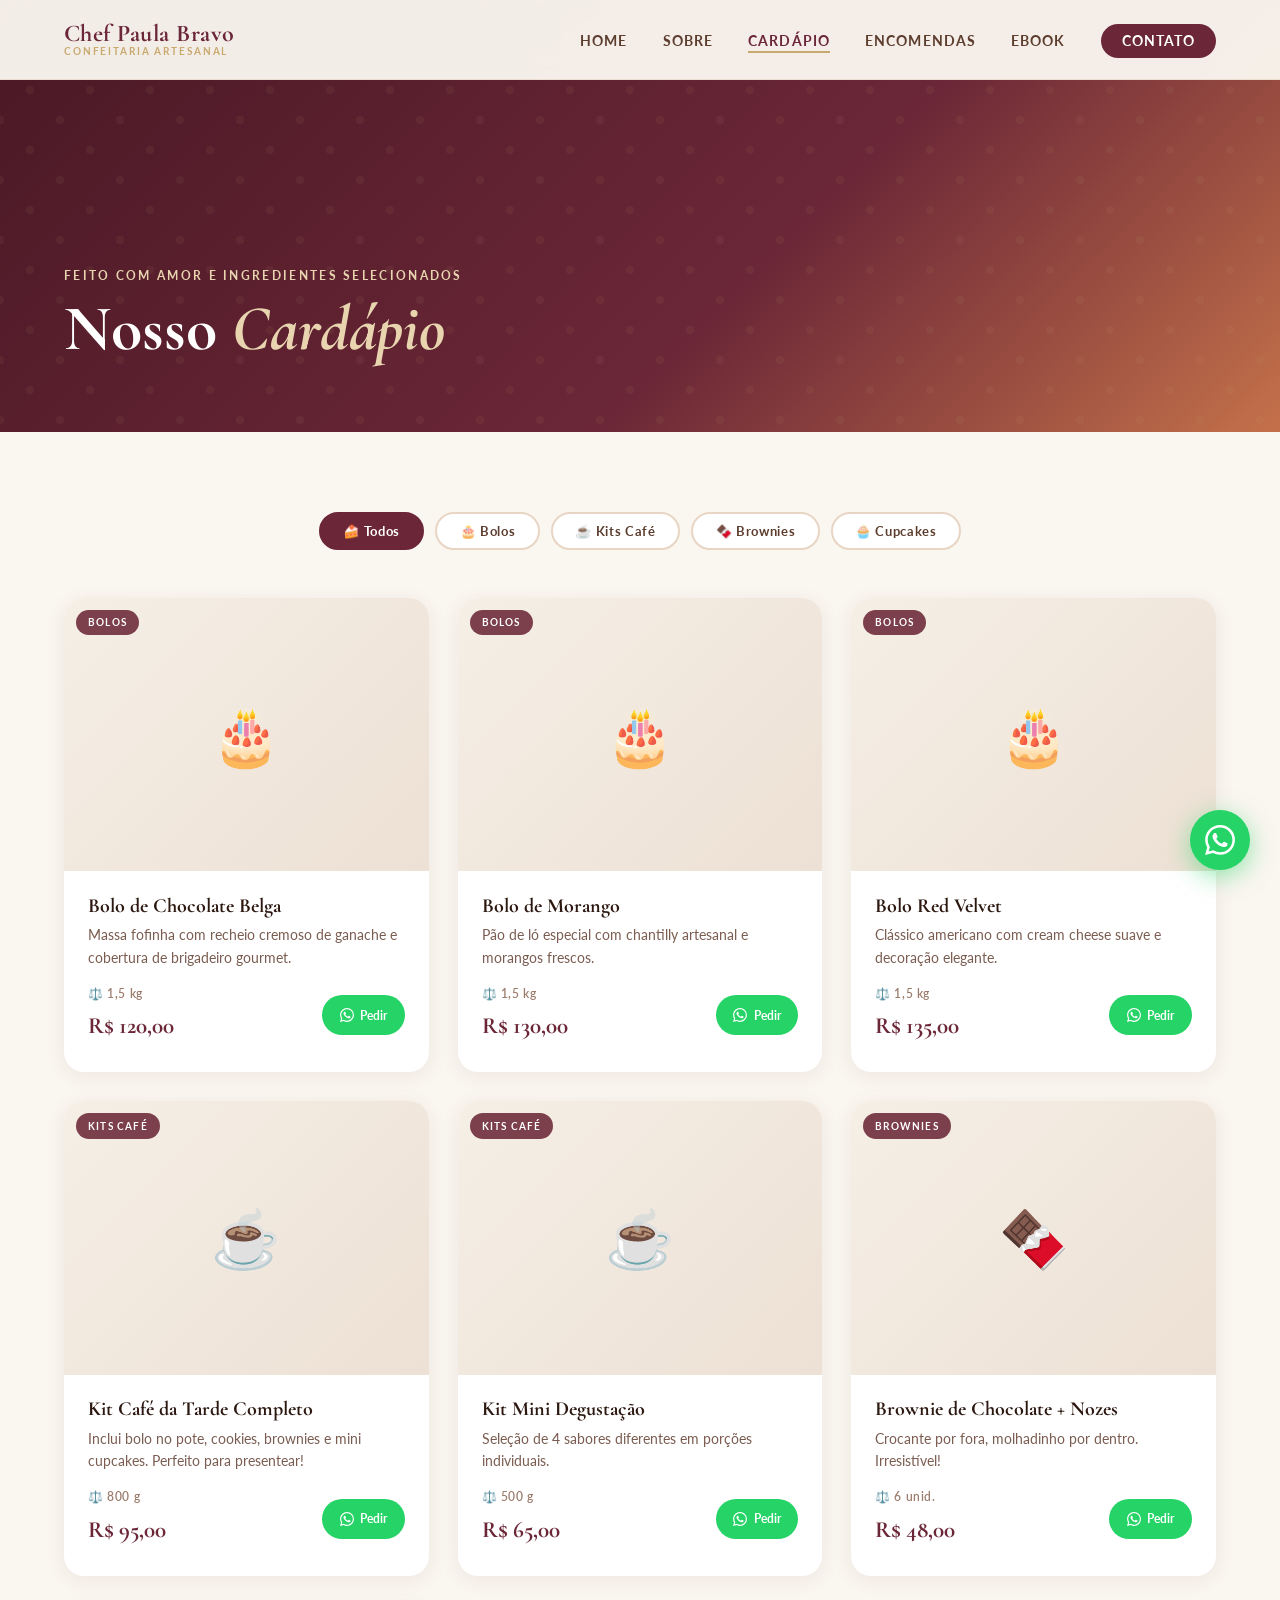
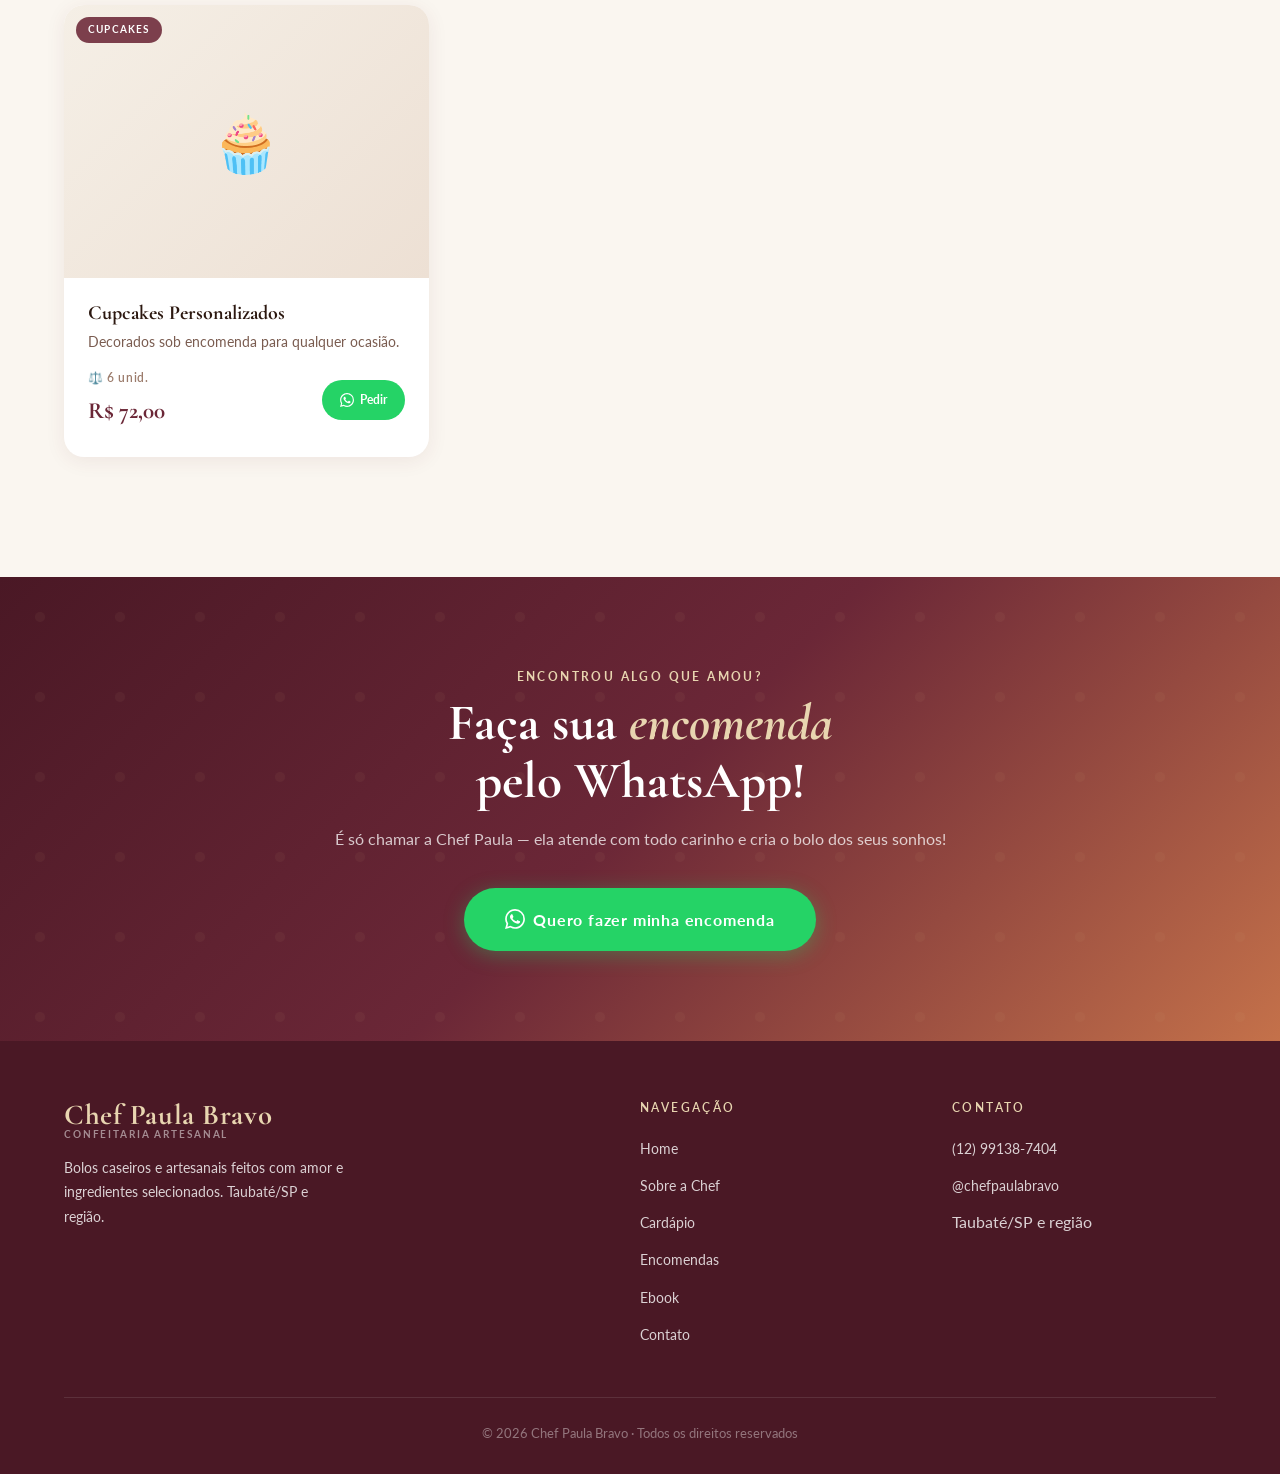
==== commit 1e21ed22: "feat: cardápio dinâmico conectado ao Google Sheets com categorias" ====
--- a/cardapio.html
+++ b/cardapio.html
@@ -3,16 +3,16 @@
 <head>
   <meta charset="UTF-8" />
   <meta name="viewport" content="width=device-width, initial-scale=1.0" />
-  <title>Contato | Chef Paula Bravo</title>
-  <meta name="description" content="Entre em contato com a Chef Paula Bravo para encomendas de bolos artesanais em Taubaté/SP." />
+  <title>Cardápio | Chef Paula Bravo</title>
+  <meta name="description" content="Cardápio da Chef Paula Bravo — bolos artesanais, kits café da tarde e muito mais em Taubaté/SP." />
   <link rel="preconnect" href="https://fonts.googleapis.com" />
   <link rel="preconnect" href="https://fonts.gstatic.com" crossorigin />
   <link href="https://fonts.googleapis.com/css2?family=Cormorant+Garamond:ital,wght@0,300;0,400;0,600;0,700;1,400;1,600&family=Lato:wght@300;400;700&display=swap" rel="stylesheet" />
   <link rel="stylesheet" href="style.css" />
   <style>
     /* ── HERO ── */
-    .ctt-hero {
-      min-height: 50vh;
+    .card-hero {
+      min-height: 48vh;
       padding-top: var(--nav-h);
       padding-bottom: 70px;
       background: linear-gradient(135deg, #4A1825 0%, #6B2737 60%, #C4714A 100%);
@@ -21,218 +21,241 @@
       position: relative;
       overflow: hidden;
     }
-    .ctt-hero::before {
+    .card-hero::before {
       content: '';
       position: absolute; inset: 0;
       background-image: url("data:image/svg+xml,%3Csvg width='60' height='60' viewBox='0 0 60 60' xmlns='http://www.w3.org/2000/svg'%3E%3Cg fill='%23C9A96E' fill-opacity='0.07'%3E%3Ccircle cx='30' cy='30' r='4'/%3E%3Ccircle cx='0' cy='0' r='4'/%3E%3Ccircle cx='60' cy='0' r='4'/%3E%3Ccircle cx='0' cy='60' r='4'/%3E%3Ccircle cx='60' cy='60' r='4'/%3E%3C/g%3E%3C/svg%3E");
       pointer-events: none;
     }
-    .ctt-hero-content {
+    .card-hero-content {
       position: relative; z-index: 1;
       width: 90%; max-width: 1200px; margin: 0 auto;
     }
-    .ctt-hero-content span {
+    .card-hero-content span {
       display: block;
       font-family: var(--font-body);
       font-size: .72rem; font-weight: 700;
       letter-spacing: .2em; text-transform: uppercase;
       color: #E8D5B0; margin-bottom: .6rem;
     }
-    .ctt-hero-content h1 {
+    .card-hero-content h1 {
       font-family: var(--font-title);
       font-size: clamp(2.8rem, 5vw, 5rem);
       font-weight: 700; color: #FFFFFF;
       line-height: 1.05; margin: 0;
     }
-    .ctt-hero-content h1 em { font-style: italic; color: #E8D5B0; }
-
-    /* ── BODY ── */
-    .ctt-sec { padding: 100px 0; background: #FAF6F0; }
-    .ctt-wrap { width: 90%; max-width: 1200px; margin: 0 auto; }
-    .ctt-grid {
+    .card-hero-content h1 em { font-style: italic; color: #E8D5B0; }
+
+    /* ── SEÇÃO PRINCIPAL ── */
+    .cardapio-sec {
+      background: #FAF6F0;
+      padding: 80px 0 120px;
+    }
+    .cardapio-wrap {
+      width: 90%; max-width: 1200px; margin: 0 auto;
+    }
+
+    /* ── FILTROS DE CATEGORIA ── */
+    .filtros-wrap {
+      display: flex;
+      flex-wrap: wrap;
+      gap: .7rem;
+      margin-bottom: 3rem;
+      justify-content: center;
+    }
+    .filtro-btn {
+      padding: .55rem 1.4rem;
+      border-radius: 50px;
+      border: 2px solid #E8D5C4;
+      background: #FFFFFF;
+      font-family: var(--font-body);
+      font-size: .82rem; font-weight: 700;
+      letter-spacing: .05em;
+      color: #5C3D2E;
+      cursor: pointer;
+      transition: all .25s ease;
+    }
+    .filtro-btn:hover {
+      border-color: #6B2737;
+      color: #6B2737;
+    }
+    .filtro-btn.ativo {
+      background: #6B2737;
+      border-color: #6B2737;
+      color: #FFFFFF;
+    }
+
+    /* ── GRID DE CARDS ── */
+    .produtos-grid {
       display: grid;
-      grid-template-columns: 1fr 1.3fr;
-      gap: 5rem;
-      align-items: start;
-    }
-
-    /* ── INFO LATERAL ── */
-    .ctt-info h2 {
+      grid-template-columns: repeat(auto-fill, minmax(290px, 1fr));
+      gap: 1.8rem;
+    }
+
+    /* ── CARD DE PRODUTO ── */
+    .produto-card {
+      background: #FFFFFF;
+      border-radius: 20px;
+      overflow: hidden;
+      box-shadow: 0 4px 20px rgba(107,39,55,0.08);
+      transition: transform .3s ease, box-shadow .3s ease;
+      display: flex;
+      flex-direction: column;
+    }
+    .produto-card:hover {
+      transform: translateY(-6px);
+      box-shadow: 0 14px 40px rgba(107,39,55,0.15);
+    }
+    .produto-img-wrap {
+      position: relative;
+      width: 100%;
+      aspect-ratio: 4/3;
+      overflow: hidden;
+      background: #F5EFE6;
+    }
+    .produto-img-wrap img {
+      width: 100%; height: 100%;
+      object-fit: cover;
+      transition: transform .4s ease;
+    }
+    .produto-card:hover .produto-img-wrap img {
+      transform: scale(1.06);
+    }
+    .produto-categoria-badge {
+      position: absolute; top: 12px; left: 12px;
+      background: rgba(107,39,55,.88);
+      color: #FFFFFF;
+      font-family: var(--font-body);
+      font-size: .62rem; font-weight: 700;
+      letter-spacing: .12em; text-transform: uppercase;
+      padding: .28rem .75rem;
+      border-radius: 50px;
+      backdrop-filter: blur(4px);
+    }
+    .produto-sem-img {
+      width: 100%; height: 100%;
+      display: flex; align-items: center; justify-content: center;
+      font-size: 3.5rem;
+      background: linear-gradient(135deg, #F5EFE6, #EDE0D4);
+    }
+    .produto-body {
+      padding: 1.4rem 1.5rem 1.6rem;
+      display: flex; flex-direction: column; flex: 1;
+    }
+    .produto-nome {
       font-family: var(--font-title);
-      font-size: clamp(1.8rem, 3vw, 2.6rem);
-      color: #2C1810; line-height: 1.15; margin-bottom: 1rem;
-    }
-    .ctt-info h2 em { font-style: italic; color: #C4714A; }
-    .ctt-info p {
+      font-size: 1.25rem; font-weight: 700;
+      color: #2C1810; line-height: 1.2;
+      margin-bottom: .4rem;
+    }
+    .produto-desc {
       font-family: var(--font-body);
-      font-size: .93rem; color: #5C3D2E;
-      line-height: 1.85; margin-bottom: 2rem;
-    }
-    .ctt-cards { display: flex; flex-direction: column; gap: 1.2rem; }
-    .ctt-card {
-      display: flex; align-items: center; gap: 1.2rem;
-      background: #FFFFFF; border-radius: 16px;
-      padding: 1.4rem 1.6rem;
-      box-shadow: 0 6px 30px rgba(107,39,55,0.09);
-      transition: all .3s ease;
-      text-decoration: none; color: inherit;
-    }
-    .ctt-card:hover { transform: translateX(6px); box-shadow: 0 10px 40px rgba(107,39,55,0.15); }
-    .ctt-card-icon {
-      width: 50px; height: 50px; flex-shrink: 0;
-      border-radius: 14px;
-      display: flex; align-items: center; justify-content: center;
-      font-size: 1.4rem;
-    }
-    .ctt-card-icon.verde  { background: rgba(37,211,102,.12); }
-    .ctt-card-icon.vinho  { background: rgba(107,39,55,.1); }
-    .ctt-card-icon.dourado{ background: rgba(201,169,110,.15); }
-    .ctt-card-label {
-      font-family: var(--font-body); font-size: .68rem; font-weight: 700;
-      letter-spacing: .12em; text-transform: uppercase; color: #C9A96E;
-      margin-bottom: .2rem;
-    }
-    .ctt-card-value {
-      font-family: var(--font-body); font-size: .95rem;
-      font-weight: 700; color: #2C1810;
-    }
-
-    .ctt-redes { margin-top: 2rem; }
-    .ctt-redes h4 {
-      font-family: var(--font-body); font-size: .7rem; font-weight: 700;
-      letter-spacing: .18em; text-transform: uppercase;
-      color: #9B7B6B; margin-bottom: 1rem;
-    }
-    .redes-btns { display: flex; gap: .8rem; flex-wrap: wrap; }
-    .rede-btn {
-      display: inline-flex; align-items: center; gap: .5rem;
-      padding: .6rem 1.2rem; border-radius: 50px;
-      font-family: var(--font-body); font-size: .8rem; font-weight: 700;
-      text-decoration: none; transition: all .3s ease;
-    }
-    .rede-btn.ig  { background: linear-gradient(135deg,#833ab4,#fd1d1d,#fcb045); color: #FFFFFF; }
-    .rede-btn.ig:hover  { transform: translateY(-2px); box-shadow: 0 6px 20px rgba(253,29,29,.3); }
-    .rede-btn.wpp { background: #25D366; color: #FFFFFF; }
-    .rede-btn.wpp:hover { transform: translateY(-2px); box-shadow: 0 6px 20px rgba(37,211,102,.4); background: #20b858; }
-
-    /* ── FORMULÁRIO ── */
-    .ctt-form-wrap {
-      background: #FFFFFF;
-      border-radius: 28px;
-      padding: 3rem;
-      box-shadow: 0 12px 50px rgba(107,39,55,0.13);
-    }
-    .ctt-form-wrap h3 {
+      font-size: .86rem; color: #7A5C50;
+      line-height: 1.65; flex: 1;
+      margin-bottom: .9rem;
+    }
+    .produto-rodape {
+      display: flex;
+      align-items: center;
+      justify-content: space-between;
+      gap: .6rem;
+      margin-top: auto;
+    }
+    .produto-info-extra {
+      display: flex; flex-direction: column; gap: .2rem;
+    }
+    .produto-peso {
+      font-family: var(--font-body);
+      font-size: .75rem; color: #9B7B6B;
+      font-weight: 600; letter-spacing: .05em;
+    }
+    .produto-preco {
       font-family: var(--font-title);
-      font-size: 1.8rem; color: #6B2737;
-      margin-bottom: .4rem;
-    }
-    .ctt-form-wrap p {
-      font-family: var(--font-body); font-size: .87rem;
-      color: #9B7B6B; margin-bottom: 2rem; line-height: 1.6;
-    }
-    .ctt-form .form-grid { display: grid; grid-template-columns: 1fr 1fr; gap: 1rem; }
-    .ctt-form .form-group { margin-bottom: 1.2rem; }
-    .ctt-form label {
-      display: block; font-family: var(--font-body);
-      font-size: .7rem; font-weight: 700;
-      letter-spacing: .12em; text-transform: uppercase;
-      color: #5C3D2E; margin-bottom: .45rem;
-    }
-    .ctt-form input,
-    .ctt-form select,
-    .ctt-form textarea {
-      width: 100%; padding: .9rem 1.2rem;
-      border: 1.5px solid #E8D5C4; border-radius: 12px;
-      font-family: var(--font-body); font-size: .93rem;
-      color: #2C1810; background: #FAF6F0;
-      outline: none; transition: border-color .3s, box-shadow .3s;
-      appearance: none;
-    }
-    .ctt-form input:focus,
-    .ctt-form select:focus,
-    .ctt-form textarea:focus {
-      border-color: #6B2737;
-      box-shadow: 0 0 0 3px rgba(107,39,55,.1);
-      background: #FFFFFF;
-    }
-    .ctt-form textarea { resize: vertical; min-height: 130px; }
-    .btn-enviar {
-      width: 100%; padding: 1.1rem;
-      background: #6B2737; color: #FFFFFF;
-      font-family: var(--font-body); font-size: 1rem; font-weight: 700;
-      letter-spacing: .05em; border: none; border-radius: 50px;
-      cursor: pointer; transition: all .3s ease;
-      display: flex; align-items: center; justify-content: center; gap: .6rem;
+      font-size: 1.45rem; font-weight: 700;
+      color: #6B2737;
+    }
+    .btn-pedir {
+      display: inline-flex; align-items: center; gap: .4rem;
+      padding: .6rem 1.1rem;
+      background: #25D366;
+      color: #FFFFFF;
+      font-family: var(--font-body); font-size: .78rem; font-weight: 700;
+      border-radius: 50px;
       text-decoration: none;
-    }
-    .btn-enviar:hover {
-      background: #4A1825; transform: translateY(-2px);
-      box-shadow: 0 8px 30px rgba(107,39,55,.4); color: #FFFFFF;
-    }
-    .form-nota {
-      text-align: center; font-size: .75rem; color: #9B7B6B;
-      margin-top: 1rem; line-height: 1.5;
-    }
-
-    /* ── MAPA / LOCALIZAÇÃO ── */
-    .ctt-loc {
-      padding: 80px 0;
-      background: #F5EFE6;
-    }
-    .ctt-loc-wrap { width: 90%; max-width: 1200px; margin: 0 auto; text-align: center; }
-    .ctt-loc h2 {
+      transition: all .25s ease;
+      white-space: nowrap;
+    }
+    .btn-pedir:hover {
+      background: #1cb855;
+      transform: translateY(-2px);
+      box-shadow: 0 6px 20px rgba(37,211,102,.4);
+    }
+
+    /* ── LOADING ── */
+    .loading-wrap {
+      text-align: center;
+      padding: 5rem 0;
+    }
+    .loading-spinner {
+      width: 48px; height: 48px;
+      border: 4px solid #E8D5C4;
+      border-top-color: #6B2737;
+      border-radius: 50%;
+      animation: spin .8s linear infinite;
+      margin: 0 auto 1.2rem;
+    }
+    @keyframes spin { to { transform: rotate(360deg); } }
+    .loading-wrap p {
+      font-family: var(--font-body);
+      color: #9B7B6B; font-size: .9rem;
+    }
+
+    /* ── ERRO / VAZIO ── */
+    .estado-vazio {
+      text-align: center;
+      padding: 4rem 1rem;
+      color: #9B7B6B;
+    }
+    .estado-vazio .emoji { font-size: 3rem; margin-bottom: 1rem; }
+    .estado-vazio h3 {
       font-family: var(--font-title);
-      font-size: clamp(1.8rem, 3vw, 2.8rem);
-      color: #2C1810; margin-bottom: .4rem;
-    }
-    .ctt-loc h2 em { font-style: italic; color: #C4714A; }
-    .ctt-loc-div {
-      width: 56px; height: 2px;
-      background: linear-gradient(90deg, #6B2737, #C9A96E);
-      margin: 1rem auto 2.5rem;
-    }
-    .ctt-loc p {
-      font-family: var(--font-body); font-size: .93rem;
-      color: #5C3D2E; max-width: 480px; margin: 0 auto 2.5rem; line-height: 1.75;
-    }
-    .map-frame {
-      width: 100%; height: 380px; border-radius: 20px;
-      overflow: hidden; box-shadow: 0 12px 50px rgba(107,39,55,.13);
-      border: none;
-    }
+      font-size: 1.5rem; color: #5C3D2E;
+      margin-bottom: .5rem;
+    }
+    .estado-vazio p { font-family: var(--font-body); font-size: .9rem; }
 
     /* ── CTA FINAL ── */
-    .ctt-cta {
+    .card-cta {
       background: linear-gradient(135deg, #4A1825 0%, #6B2737 50%, #C4714A 100%);
-      padding: 100px 0; text-align: center;
+      padding: 90px 0; text-align: center;
       position: relative; overflow: hidden;
     }
-    .ctt-cta::before {
+    .card-cta::before {
       content: ''; position: absolute; inset: 0;
       background-image: url("data:image/svg+xml,%3Csvg width='80' height='80' viewBox='0 0 80 80' xmlns='http://www.w3.org/2000/svg'%3E%3Cg fill='%23C9A96E' fill-opacity='0.06'%3E%3Ccircle cx='40' cy='40' r='5'/%3E%3C/g%3E%3C/svg%3E");
       pointer-events: none;
     }
-    .ctt-cta-inner { position: relative; z-index: 1; width: 90%; max-width: 680px; margin: 0 auto; }
-    .ctt-cta h2 {
-      font-family: var(--font-title); font-size: clamp(2rem, 4vw, 3.5rem);
+    .card-cta-inner { position: relative; z-index: 1; width: 90%; max-width: 640px; margin: 0 auto; }
+    .card-cta h2 {
+      font-family: var(--font-title); font-size: clamp(2rem, 4vw, 3.2rem);
       font-weight: 700; color: #FFFFFF; line-height: 1.12; margin-bottom: 1rem;
     }
-    .ctt-cta h2 em { font-style: italic; color: #E8D5B0; }
-    .ctt-cta p {
-      font-family: var(--font-body); font-size: 1rem;
-      color: rgba(255,255,255,.75); margin: 0 auto 2.5rem; line-height: 1.75;
-    }
-
-    @media (max-width: 900px) {
-      .ctt-grid { grid-template-columns: 1fr; gap: 3rem; }
-      .ctt-form .form-grid { grid-template-columns: 1fr; }
-      .ctt-form-wrap { padding: 2rem; }
-    }
-    @media (max-width: 600px) {
-      .ctt-sec { padding: 70px 0; }
-      .ctt-cta { padding: 70px 0; }
-      .map-frame { height: 260px; }
+    .card-cta h2 em { font-style: italic; color: #E8D5B0; }
+    .card-cta p {
+      font-family: var(--font-body); font-size: .97rem;
+      color: rgba(255,255,255,.75); margin: 0 auto 2.2rem; line-height: 1.75;
+    }
+
+    /* ── RESPONSIVO ── */
+    @media (max-width: 640px) {
+      .cardapio-sec { padding: 60px 0 80px; }
+      .produtos-grid { grid-template-columns: 1fr 1fr; gap: 1rem; }
+      .produto-body { padding: 1rem 1rem 1.2rem; }
+      .produto-nome { font-size: 1.05rem; }
+      .produto-preco { font-size: 1.2rem; }
+    }
+    @media (max-width: 400px) {
+      .produtos-grid { grid-template-columns: 1fr; }
     }
   </style>
 </head>
@@ -248,7 +271,7 @@
     <ul class="nav-links">
       <li><a href="index.html">Home</a></li>
       <li><a href="sobre.html">Sobre</a></li>
-      <li><a href="cardapio.html">Cardápio</a></li>
+      <li><a href="cardapio.html" class="active">Cardápio</a></li>
       <li><a href="encomendas.html">Encomendas</a></li>
       <li><a href="ebook.html">Ebook</a></li>
       <li><a href="contato.html" class="nav-cta">Contato</a></li>
@@ -256,138 +279,43 @@
   </div>
 </nav>
 
-<section class="ctt-hero">
-  <div class="ctt-hero-content">
-    <span>Estamos prontos para te atender</span>
-    <h1>Fale com a <em>Chef Paula</em></h1>
+<!-- HERO -->
+<section class="card-hero">
+  <div class="card-hero-content">
+    <span>Feito com amor e ingredientes selecionados</span>
+    <h1>Nosso <em>Cardápio</em></h1>
   </div>
 </section>
 
-<section class="ctt-sec">
-  <div class="ctt-wrap">
-    <div class="ctt-grid">
-
-      <!-- INFO -->
-      <div class="ctt-info reveal-left">
-        <span class="eyebrow">Canais de atendimento</span>
-        <h2>Vamos criar algo<br><em>especial juntos?</em></h2>
-        <div class="divider left"></div>
-        <p>Tem uma dúvida, quer fazer uma encomenda ou simplesmente bater um papo sobre bolos? A Chef Paula está aqui para te atender com todo o carinho. Escolha o canal mais fácil pra você! <svg class="icon-inline icon-accent" xmlns="http://www.w3.org/2000/svg" width="18" height="18" viewBox="0 0 24 24" fill="none" stroke="currentColor" stroke-width="1.5" stroke-linecap="round" stroke-linejoin="round" aria-hidden="true"><path d="M20.84 4.61a5.5 5.5 0 0 0-7.78 0L12 5.67l-1.06-1.06a5.5 5.5 0 0 0-7.78 7.78L12 21.23l8.84-8.84a5.5 5.5 0 0 0 0-7.78z"/></svg></p>
-
-        <div class="ctt-cards">
-          <a href="https://wa.me/5512991387404" class="ctt-card" target="_blank" rel="noopener">
-            <div class="ctt-card-icon verde"><svg class="icon-inline" xmlns="http://www.w3.org/2000/svg" width="16" height="16" viewBox="0 0 24 24" fill="none" stroke="currentColor" stroke-width="1.5" stroke-linecap="round" stroke-linejoin="round" aria-hidden="true"><rect x="5" y="2" width="14" height="20" rx="2" ry="2"/><path d="M12 18h.01"/></svg></div>
-            <div>
-              <div class="ctt-card-label">WhatsApp</div>
-              <div class="ctt-card-value">(12) 99138-7404</div>
-            </div>
-          </a>
-          <a href="https://instagram.com/chefpaulabravo" class="ctt-card" target="_blank" rel="noopener">
-            <div class="ctt-card-icon vinho"><svg class="icon-inline" xmlns="http://www.w3.org/2000/svg" width="18" height="18" viewBox="0 0 24 24" fill="none" stroke="currentColor" stroke-width="1.5" stroke-linecap="round" stroke-linejoin="round" aria-hidden="true"><path d="M23 19a2 2 0 0 1-2 2H3a2 2 0 0 1-2-2V8a2 2 0 0 1 2-2h4l2-3h6l2 3h4a2 2 0 0 1 2 2z"/><circle cx="12" cy="13" r="4"/></svg></div>
-            <div>
-              <div class="ctt-card-label">Instagram</div>
-              <div class="ctt-card-value">@chefpaulabravo</div>
-            </div>
-          </a>
-          <div class="ctt-card" style="cursor:default">
-            <div class="ctt-card-icon dourado"><svg class="icon-inline" xmlns="http://www.w3.org/2000/svg" width="16" height="16" viewBox="0 0 24 24" fill="none" stroke="currentColor" stroke-width="1.5" stroke-linecap="round" stroke-linejoin="round" aria-hidden="true"><path d="M21 10c0 7-9 13-9 13s-9-6-9-13a9 9 0 0 1 18 0z"/><circle cx="12" cy="10" r="3"/></svg></div>
-            <div>
-              <div class="ctt-card-label">Localização</div>
-              <div class="ctt-card-value">Taubaté/SP e região</div>
-            </div>
-          </div>
-          <div class="ctt-card" style="cursor:default">
-            <div class="ctt-card-icon vinho">⏰</div>
-            <div>
-              <div class="ctt-card-label">Atendimento</div>
-              <div class="ctt-card-value">Seg – Sáb · 8h às 20h</div>
-            </div>
-          </div>
-        </div>
-
-        <div class="ctt-redes">
-          <h4>Redes sociais</h4>
-          <div class="redes-btns">
-            <a href="https://instagram.com/chefpaulabravo" class="rede-btn ig" target="_blank" rel="noopener">
-              <svg width="16" height="16" viewBox="0 0 24 24" fill="currentColor"><path d="M12 2.163c3.204 0 3.584.012 4.85.07 3.252.148 4.771 1.691 4.919 4.919.058 1.265.069 1.645.069 4.849 0 3.205-.012 3.584-.069 4.849-.149 3.225-1.664 4.771-4.919 4.919-1.266.058-1.644.07-4.85.07-3.204 0-3.584-.012-4.849-.07-3.26-.149-4.771-1.699-4.919-4.92-.058-1.265-.07-1.644-.07-4.849 0-3.204.013-3.583.07-4.849.149-3.227 1.664-4.771 4.919-4.919 1.266-.057 1.645-.069 4.849-.069zm0-2.163c-3.259 0-3.667.014-4.947.072-4.358.2-6.78 2.618-6.98 6.98-.059 1.281-.073 1.689-.073 4.948 0 3.259.014 3.668.072 4.948.2 4.358 2.618 6.78 6.98 6.98 1.281.058 1.689.072 4.948.072 3.259 0 3.668-.014 4.948-.072 4.354-.2 6.782-2.618 6.979-6.98.059-1.28.073-1.689.073-4.948 0-3.259-.014-3.667-.072-4.947-.196-4.354-2.617-6.78-6.979-6.98-1.281-.059-1.69-.073-4.949-.073zm0 5.838c-3.403 0-6.162 2.759-6.162 6.162s2.759 6.163 6.162 6.163 6.162-2.759 6.162-6.163c0-3.403-2.759-6.162-6.162-6.162zm0 10.162c-2.209 0-4-1.79-4-4 0-2.209 1.791-4 4-4s4 1.791 4 4c0 2.21-1.791 4-4 4zm6.406-11.845c-.796 0-1.441.645-1.441 1.44s.645 1.44 1.441 1.44c.795 0 1.439-.645 1.439-1.44s-.644-1.44-1.439-1.44z"/></svg>
-              Instagram
-            </a>
-            <a href="https://wa.me/5512991387404?text=Ol%C3%A1%2C%20Chef%20Paula%21%20Vim%20pelo%20site%20e%20gostaria%20de%20fazer%20uma%20encomenda." class="rede-btn wpp" target="_blank" rel="noopener">
-              <svg width="16" height="16" viewBox="0 0 24 24" fill="currentColor"><path d="M17.472 14.382c-.297-.149-1.758-.867-2.03-.967-.273-.099-.471-.148-.67.15-.197.297-.767.966-.94 1.164-.173.199-.347.223-.644.075-.297-.15-1.255-.463-2.39-1.475-.883-.788-1.48-1.761-1.653-2.059-.173-.297-.018-.458.13-.606.134-.133.298-.347.446-.52.149-.174.198-.298.298-.497.099-.198.05-.371-.025-.52-.075-.149-.669-1.612-.916-2.207-.242-.579-.487-.5-.669-.51-.173-.008-.371-.01-.57-.01-.198 0-.52.074-.792.372-.272.297-1.04 1.016-1.04 2.479 0 1.462 1.065 2.875 1.213 3.074.149.198 2.096 3.2 5.077 4.487.709.306 1.262.489 1.694.625.712.227 1.36.195 1.871.118.571-.085 1.758-.719 2.006-1.413.248-.694.248-1.289.173-1.413-.074-.124-.272-.198-.57-.347m-5.421 7.403h-.004a9.87 9.87 0 01-5.031-1.378l-.361-.214-3.741.982.998-3.648-.235-.374a9.86 9.86 0 01-1.51-5.26c.001-5.45 4.436-9.884 9.888-9.884 2.64 0 5.122 1.03 6.988 2.898a9.825 9.825 0 012.893 6.994c-.003 5.45-4.437 9.884-9.885 9.884m8.413-18.297A11.815 11.815 0 0012.05 0C5.495 0 .16 5.335.157 11.892c0 2.096.547 4.142 1.588 5.945L.057 24l6.305-1.654a11.882 11.882 0 005.683 1.448h.005c6.554 0 11.89-5.335 11.893-11.893a11.821 11.821 0 00-3.48-8.413z"/></svg>
-              WhatsApp
-            </a>
-          </div>
-        </div>
+<!-- CARDÁPIO DINÂMICO -->
+<section class="cardapio-sec">
+  <div class="cardapio-wrap">
+
+    <!-- Filtros de categoria (gerados dinamicamente) -->
+    <div class="filtros-wrap" id="filtros">
+      <button class="filtro-btn ativo" data-cat="Todos">🍰 Todos</button>
+    </div>
+
+    <!-- Grid de produtos -->
+    <div id="produtos-container">
+      <div class="loading-wrap">
+        <div class="loading-spinner"></div>
+        <p>Carregando o cardápio...</p>
       </div>
-
-      <!-- FORMULÁRIO -->
-      <div class="ctt-form-wrap reveal-right">
-        <h3>Manda uma mensagem <svg class="icon-inline" xmlns="http://www.w3.org/2000/svg" width="18" height="18" viewBox="0 0 24 24" fill="none" stroke="currentColor" stroke-width="1.5" stroke-linecap="round" stroke-linejoin="round" aria-hidden="true"><path d="M21 15a2 2 0 0 1-2 2H7l-4 4V5a2 2 0 0 1 2-2h14a2 2 0 0 1 2 2z"/></svg></h3>
-        <p>Preencha o formulário e a Chef Paula entra em contato em breve. Ou se preferir, chama direto no WhatsApp!</p>
-        <form class="ctt-form" onsubmit="enviarFormulario(event)">
-          <div class="form-grid">
-            <div class="form-group">
-              <label for="nome">Seu nome</label>
-              <input type="text" id="nome" placeholder="Ex: Ana Paula" required />
-            </div>
-            <div class="form-group">
-              <label for="tel">WhatsApp</label>
-              <input type="tel" id="tel" placeholder="(12) 99999-9999" required />
-            </div>
-          </div>
-          <div class="form-group">
-            <label for="assunto">Assunto</label>
-            <select id="assunto" required>
-              <option value="" disabled selected>Selecione um assunto</option>
-              <option value="Encomenda de bolo">Encomenda de bolo</option>
-              <option value="Kit Café da Tarde">Kit Café da Tarde</option>
-              <option value="Bolo de festa personalizado">Bolo de festa personalizado</option>
-              <option value="Dúvida sobre cardápio">Dúvida sobre cardápio</option>
-              <option value="Mini Curso / Ebook">Mini Curso / Ebook</option>
-              <option value="Outro assunto">Outro assunto</option>
-            </select>
-          </div>
-          <div class="form-group">
-            <label for="msg">Mensagem</label>
-            <textarea id="msg" placeholder="Conta mais detalhes: data, sabor, tamanho, ocasião..." required></textarea>
-          </div>
-          <a href="#" class="btn-enviar" id="btnEnviar" onclick="enviarFormulario(event)">
-            <svg width="18" height="18" viewBox="0 0 24 24" fill="currentColor"><path d="M17.472 14.382c-.297-.149-1.758-.867-2.03-.967-.273-.099-.471-.148-.67.15-.197.297-.767.966-.94 1.164-.173.199-.347.223-.644.075-.297-.15-1.255-.463-2.39-1.475-.883-.788-1.48-1.761-1.653-2.059-.173-.297-.018-.458.13-.606.134-.133.298-.347.446-.52.149-.174.198-.298.298-.497.099-.198.05-.371-.025-.52-.075-.149-.669-1.612-.916-2.207-.242-.579-.487-.5-.669-.51-.173-.008-.371-.01-.57-.01-.198 0-.52.074-.792.372-.272.297-1.04 1.016-1.04 2.479 0 1.462 1.065 2.875 1.213 3.074.149.198 2.096 3.2 5.077 4.487.709.306 1.262.489 1.694.625.712.227 1.36.195 1.871.118.571-.085 1.758-.719 2.006-1.413.248-.694.248-1.289.173-1.413-.074-.124-.272-.198-.57-.347m-5.421 7.403h-.004a9.87 9.87 0 01-5.031-1.378l-.361-.214-3.741.982.998-3.648-.235-.374a9.86 9.86 0 01-1.51-5.26c.001-5.45 4.436-9.884 9.888-9.884 2.64 0 5.122 1.03 6.988 2.898a9.825 9.825 0 012.893 6.994c-.003 5.45-4.437 9.884-9.885 9.884m8.413-18.297A11.815 11.815 0 0012.05 0C5.495 0 .16 5.335.157 11.892c0 2.096.547 4.142 1.588 5.945L.057 24l6.305-1.654a11.882 11.882 0 005.683 1.448h.005c6.554 0 11.89-5.335 11.893-11.893a11.821 11.821 0 00-3.48-8.413z"/></svg>
-            Enviar pelo WhatsApp
-          </a>
-          <p class="form-nota"><svg class="icon-inline" xmlns="http://www.w3.org/2000/svg" width="16" height="16" viewBox="0 0 24 24" fill="none" stroke="currentColor" stroke-width="1.5" stroke-linecap="round" stroke-linejoin="round" aria-hidden="true"><rect x="5" y="2" width="14" height="20" rx="2" ry="2"/><path d="M12 18h.01"/></svg> Ao clicar, você será redirecionada para o WhatsApp com a mensagem já preenchida.</p>
-        </form>
-      </div>
-
     </div>
+
   </div>
 </section>
 
-<section class="ctt-loc">
-  <div class="ctt-loc-wrap">
-    <span class="eyebrow reveal">Onde estamos</span>
-    <h2 class="reveal">Atendemos <em>Taubaté e região</em></h2>
-    <div class="ctt-loc-div"></div>
-    <p class="reveal">Entregas em Taubaté, Tremembé, Pindamonhangaba, Caçapava e cidades próximas. Frete combinado pelo WhatsApp.</p>
-    <iframe
-      class="map-frame reveal"
-      src="https://www.google.com/maps/embed?pb=!1m18!1m12!1m3!1d119594.46064!2d-45.6235!3d-23.0259!2m3!1f0!2f0!3f0!3m2!1i1024!2i768!4f13.1!3m3!1m2!1s0x94cc4b1a9b5f3a4f%3A0x4a5b5b5b5b5b5b5b!2sTaubat%C3%A9%2C%20SP!5e0!3m2!1spt-BR!2sbr!4v1713900000000"
-      allowfullscreen=""
-      loading="lazy"
-      referrerpolicy="no-referrer-when-downgrade"
-      title="Taubaté, SP">
-    </iframe>
-  </div>
-</section>
-
-<section class="ctt-cta">
-  <div class="ctt-cta-inner reveal">
-    <span class="eyebrow" style="color:#E8D5B0;text-align:center;display:block;margin-bottom:.5rem">A forma mais rápida</span>
-    <h2>Chama no <em>WhatsApp</em><br>agora mesmo!</h2>
-    <p>Não precisa de formulário. Só clicar no botão abaixo e já começa a conversa com a Chef Paula. É simples, rápido e cheio de carinho! <svg class="icon-inline" xmlns="http://www.w3.org/2000/svg" width="20" height="20" viewBox="0 0 24 24" fill="none" stroke="currentColor" stroke-width="1.5" stroke-linecap="round" stroke-linejoin="round" aria-hidden="true"><path d="M21 16H3l3-9h12l3 9z"/><path d="M3 16v3a2 2 0 0 0 2 2h14a2 2 0 0 0 2-2v-3"/><path d="M12 3v4"/><circle cx="12" cy="2" r="1" fill="currentColor"/></svg></p>
-    <a href="https://wa.me/5512991387404?text=Ol%C3%A1%2C%20Chef%20Paula%21%20Vim%20pelo%20site%20e%20gostaria%20de%20fazer%20uma%20encomenda." class="btn btn-wpp btn-lg" target="_blank" rel="noopener">
+<!-- CTA FINAL -->
+<section class="card-cta">
+  <div class="card-cta-inner reveal">
+    <span class="eyebrow" style="color:#E8D5B0;text-align:center;display:block;margin-bottom:.5rem">Encontrou algo que amou?</span>
+    <h2>Faça sua <em>encomenda</em><br>pelo WhatsApp!</h2>
+    <p>É só chamar a Chef Paula — ela atende com todo carinho e cria o bolo dos seus sonhos!</p>
+    <a href="https://wa.me/5512991387404?text=Ol%C3%A1%2C%20Chef%20Paula%21%20Vi%20o%20card%C3%A1pio%20e%20quero%20fazer%20uma%20encomenda!" class="btn btn-wpp btn-lg" target="_blank" rel="noopener">
       <svg width="20" height="20" viewBox="0 0 24 24" fill="currentColor"><path d="M17.472 14.382c-.297-.149-1.758-.867-2.03-.967-.273-.099-.471-.148-.67.15-.197.297-.767.966-.94 1.164-.173.199-.347.223-.644.075-.297-.15-1.255-.463-2.39-1.475-.883-.788-1.48-1.761-1.653-2.059-.173-.297-.018-.458.13-.606.134-.133.298-.347.446-.52.149-.174.198-.298.298-.497.099-.198.05-.371-.025-.52-.075-.149-.669-1.612-.916-2.207-.242-.579-.487-.5-.669-.51-.173-.008-.371-.01-.57-.01-.198 0-.52.074-.792.372-.272.297-1.04 1.016-1.04 2.479 0 1.462 1.065 2.875 1.213 3.074.149.198 2.096 3.2 5.077 4.487.709.306 1.262.489 1.694.625.712.227 1.36.195 1.871.118.571-.085 1.758-.719 2.006-1.413.248-.694.248-1.289.173-1.413-.074-.124-.272-.198-.57-.347m-5.421 7.403h-.004a9.87 9.87 0 01-5.031-1.378l-.361-.214-3.741.982.998-3.648-.235-.374a9.86 9.86 0 01-1.51-5.26c.001-5.45 4.436-9.884 9.888-9.884 2.64 0 5.122 1.03 6.988 2.898a9.825 9.825 0 012.893 6.994c-.003 5.45-4.437 9.884-9.885 9.884m8.413-18.297A11.815 11.815 0 0012.05 0C5.495 0 .16 5.335.157 11.892c0 2.096.547 4.142 1.588 5.945L.057 24l6.305-1.654a11.882 11.882 0 005.683 1.448h.005c6.554 0 11.89-5.335 11.893-11.893a11.821 11.821 0 00-3.48-8.413z"/></svg>
-      Chamar no WhatsApp
+      Quero fazer minha encomenda
     </a>
   </div>
 </section>
@@ -431,20 +359,188 @@
 </a>
 
 <script>
-  function enviarFormulario(e) {
-    e.preventDefault();
-    const nome    = document.getElementById('nome').value.trim();
-    const tel     = document.getElementById('tel').value.trim();
-    const assunto = document.getElementById('assunto').value;
-    const msg     = document.getElementById('msg').value.trim();
-    if (!nome || !tel || !assunto || !msg) {
-      alert('Por favor, preencha todos os campos antes de enviar.');
+  // ════════════════════════════════════════════════════════
+  //  ⚙️  CONFIGURAÇÃO — só mexa aqui!
+  // ════════════════════════════════════════════════════════
+  //
+  //  1. Abra sua planilha no Google Sheets
+  //  2. Clique em Arquivo → Compartilhar → Publicar na web
+  //  3. Escolha a aba "Cardápio" e formato "CSV"
+  //  4. Clique em Publicar e copie o link gerado
+  //  5. Cole o link abaixo substituindo o texto entre aspas
+  //
+  const PLANILHA_URL = 'COLE_AQUI_O_LINK_DA_PLANILHA_CSV';
+  //
+  // ════════════════════════════════════════════════════════
+
+  // Emojis automáticos por categoria (caso não tenha foto)
+  const EMOJI_CATEGORIA = {
+    'bolo': '🎂',
+    'torta': '🥧',
+    'kit': '☕',
+    'brownie': '🍫',
+    'cookie': '🍪',
+    'cupcake': '🧁',
+    'pão': '🍞',
+    'default': '🍰'
+  };
+
+  let todosProdutos = [];
+  let categoriaAtiva = 'Todos';
+
+  function emojiParaCategoria(cat) {
+    if (!cat) return EMOJI_CATEGORIA.default;
+    const lower = cat.toLowerCase();
+    for (const [chave, emoji] of Object.entries(EMOJI_CATEGORIA)) {
+      if (lower.includes(chave)) return emoji;
+    }
+    return EMOJI_CATEGORIA.default;
+  }
+
+  function formatarPreco(valor) {
+    if (!valor || valor.toString().trim() === '') return null;
+    const num = parseFloat(valor.toString().replace(',', '.').replace(/[^0-9.]/g, ''));
+    if (isNaN(num)) return null;
+    return num.toLocaleString('pt-BR', { style: 'currency', currency: 'BRL' });
+  }
+
+  function criarCard(produto) {
+    const wppMsg = encodeURIComponent(`Olá, Chef Paula! Vi o cardápio e quero encomendar: *${produto.nome}*. Pode me dar mais informações?`);
+    const linkWpp = `https://wa.me/5512991387404?text=${wppMsg}`;
+    const preco = formatarPreco(produto.preco);
+    const emoji = emojiParaCategoria(produto.categoria);
+
+    const imgHtml = produto.foto
+      ? `<img src="${produto.foto}" alt="${produto.nome}" width="400" height="300" loading="lazy" onerror="this.parentElement.innerHTML='<div class=\\'produto-sem-img\\'>${emoji}</div>'">`
+      : `<div class="produto-sem-img">${emoji}</div>`;
+
+    return `
+      <div class="produto-card" data-categoria="${produto.categoria || ''}">
+        <div class="produto-img-wrap">
+          ${imgHtml}
+          ${produto.categoria ? `<span class="produto-categoria-badge">${produto.categoria}</span>` : ''}
+        </div>
+        <div class="produto-body">
+          <h3 class="produto-nome">${produto.nome}</h3>
+          ${produto.descricao ? `<p class="produto-desc">${produto.descricao}</p>` : ''}
+          <div class="produto-rodape">
+            <div class="produto-info-extra">
+              ${produto.peso ? `<span class="produto-peso">⚖️ ${produto.peso}</span>` : ''}
+              ${preco ? `<span class="produto-preco">${preco}</span>` : ''}
+            </div>
+            <a href="${linkWpp}" class="btn-pedir" target="_blank" rel="noopener">
+              <svg width="14" height="14" viewBox="0 0 24 24" fill="currentColor"><path d="M17.472 14.382c-.297-.149-1.758-.867-2.03-.967-.273-.099-.471-.148-.67.15-.197.297-.767.966-.94 1.164-.173.199-.347.223-.644.075-.297-.15-1.255-.463-2.39-1.475-.883-.788-1.48-1.761-1.653-2.059-.173-.297-.018-.458.13-.606.134-.133.298-.347.446-.52.149-.174.198-.298.298-.497.099-.198.05-.371-.025-.52-.075-.149-.669-1.612-.916-2.207-.242-.579-.487-.5-.669-.51-.173-.008-.371-.01-.57-.01-.198 0-.52.074-.792.372-.272.297-1.04 1.016-1.04 2.479 0 1.462 1.065 2.875 1.213 3.074.149.198 2.096 3.2 5.077 4.487.709.306 1.262.489 1.694.625.712.227 1.36.195 1.871.118.571-.085 1.758-.719 2.006-1.413.248-.694.248-1.289.173-1.413-.074-.124-.272-.198-.57-.347m-5.421 7.403h-.004a9.87 9.87 0 01-5.031-1.378l-.361-.214-3.741.982.998-3.648-.235-.374a9.86 9.86 0 01-1.51-5.26c.001-5.45 4.436-9.884 9.888-9.884 2.64 0 5.122 1.03 6.988 2.898a9.825 9.825 0 012.893 6.994c-.003 5.45-4.437 9.884-9.885 9.884m8.413-18.297A11.815 11.815 0 0012.05 0C5.495 0 .16 5.335.157 11.892c0 2.096.547 4.142 1.588 5.945L.057 24l6.305-1.654a11.882 11.882 0 005.683 1.448h.005c6.554 0 11.89-5.335 11.893-11.893a11.821 11.821 0 00-3.48-8.413z"/></svg>
+              Pedir
+            </a>
+          </div>
+        </div>
+      </div>`;
+  }
+
+  function renderizarProdutos(lista) {
+    const container = document.getElementById('produtos-container');
+    if (!lista || lista.length === 0) {
+      container.innerHTML = `
+        <div class="estado-vazio">
+          <div class="emoji">🍰</div>
+          <h3>Nenhum produto encontrado</h3>
+          <p>Tente selecionar outra categoria ou volte em breve!</p>
+        </div>`;
       return;
     }
-    const texto = `Olá, Chef Paula! <svg class="icon-inline" xmlns="http://www.w3.org/2000/svg" width="20" height="20" viewBox="0 0 24 24" fill="none" stroke="currentColor" stroke-width="1.5" stroke-linecap="round" stroke-linejoin="round" aria-hidden="true"><path d="M21 16H3l3-9h12l3 9z"/><path d="M3 16v3a2 2 0 0 0 2 2h14a2 2 0 0 0 2-2v-3"/><path d="M12 3v4"/><circle cx="12" cy="2" r="1" fill="currentColor"/></svg>\n\n*Nome:* ${nome}\n*WhatsApp:* ${tel}\n*Assunto:* ${assunto}\n\n*Mensagem:*\n${msg}`;
-    const url = `https://wa.me/5512991387404?text=${encodeURIComponent(texto)}`;
-    window.open(url, '_blank');
-  }
+    container.innerHTML = `<div class="produtos-grid">${lista.map(criarCard).join('')}</div>`;
+  }
+
+  function filtrarPorCategoria(cat) {
+    categoriaAtiva = cat;
+    document.querySelectorAll('.filtro-btn').forEach(btn => {
+      btn.classList.toggle('ativo', btn.dataset.cat === cat);
+    });
+    const filtrados = cat === 'Todos'
+      ? todosProdutos
+      : todosProdutos.filter(p => p.categoria === cat);
+    renderizarProdutos(filtrados);
+  }
+
+  function montarFiltros(produtos) {
+    const categorias = [...new Set(produtos.map(p => p.categoria).filter(Boolean))];
+    const wrap = document.getElementById('filtros');
+    wrap.innerHTML = `<button class="filtro-btn ativo" data-cat="Todos">🍰 Todos</button>`;
+    categorias.forEach(cat => {
+      const emoji = emojiParaCategoria(cat);
+      const btn = document.createElement('button');
+      btn.className = 'filtro-btn';
+      btn.dataset.cat = cat;
+      btn.textContent = `${emoji} ${cat}`;
+      btn.addEventListener('click', () => filtrarPorCategoria(cat));
+      wrap.appendChild(btn);
+    });
+    wrap.querySelector('[data-cat="Todos"]').addEventListener('click', () => filtrarPorCategoria('Todos'));
+  }
+
+  function parseCSV(texto) {
+    const linhas = texto.trim().split('\n');
+    if (linhas.length < 2) return [];
+    // Cabeçalho: Categoria | Nome | Descrição | Peso | Preço | Foto
+    const headers = linhas[0].split(',').map(h => h.trim().toLowerCase()
+      .replace('ção', 'cao').replace('á', 'a').replace('é', 'e').replace('ã', 'a'));
+    return linhas.slice(1).map(linha => {
+      const cols = linha.split(',').map(c => c.trim().replace(/^"|"$/g, ''));
+      const obj = {};
+      headers.forEach((h, i) => { obj[h] = cols[i] || ''; });
+      return {
+        categoria: obj['categoria'] || obj['category'] || '',
+        nome: obj['nome'] || obj['name'] || obj['titulo'] || '',
+        descricao: obj['descricao'] || obj['descri'] || obj['description'] || '',
+        peso: obj['peso'] || obj['weight'] || '',
+        preco: obj['preco'] || obj['pre'] || obj['price'] || '',
+        foto: obj['foto'] || obj['imagem'] || obj['image'] || obj['url da foto'] || ''
+      };
+    }).filter(p => p.nome && p.nome.trim() !== '');
+  }
+
+  async function carregarCardapio() {
+    const container = document.getElementById('produtos-container');
+
+    // Se não configurou a planilha ainda, mostra demo
+    if (PLANILHA_URL === 'COLE_AQUI_O_LINK_DA_PLANILHA_CSV') {
+      todosProdutos = [
+        { categoria: 'Bolos', nome: 'Bolo de Chocolate Belga', descricao: 'Massa fofinha com recheio cremoso de ganache e cobertura de brigadeiro gourmet.', peso: '1,5 kg', preco: '120', foto: '' },
+        { categoria: 'Bolos', nome: 'Bolo de Morango', descricao: 'Pão de ló especial com chantilly artesanal e morangos frescos.', peso: '1,5 kg', preco: '130', foto: '' },
+        { categoria: 'Bolos', nome: 'Bolo Red Velvet', descricao: 'Clássico americano com cream cheese suave e decoração elegante.', peso: '1,5 kg', preco: '135', foto: '' },
+        { categoria: 'Kits Café', nome: 'Kit Café da Tarde Completo', descricao: 'Inclui bolo no pote, cookies, brownies e mini cupcakes. Perfeito para presentear!', peso: '800 g', preco: '95', foto: '' },
+        { categoria: 'Kits Café', nome: 'Kit Mini Degustação', descricao: 'Seleção de 4 sabores diferentes em porções individuais.', peso: '500 g', preco: '65', foto: '' },
+        { categoria: 'Brownies', nome: 'Brownie de Chocolate + Nozes', descricao: 'Crocante por fora, molhadinho por dentro. Irresistível!', peso: '6 unid.', preco: '48', foto: '' },
+        { categoria: 'Cupcakes', nome: 'Cupcakes Personalizados', descricao: 'Decorados sob encomenda para qualquer ocasião.', peso: '6 unid.', preco: '72', foto: '' },
+      ];
+      montarFiltros(todosProdutos);
+      renderizarProdutos(todosProdutos);
+
+      // Aviso de configuração (visível só pra você, desenvolvedor)
+      console.warn('⚠️ Cardápio em modo DEMO. Configure a variável PLANILHA_URL com o link CSV do Google Sheets.');
+      return;
+    }
+
+    try {
+      const resp = await fetch(PLANILHA_URL);
+      if (!resp.ok) throw new Error('Erro ao buscar planilha');
+      const texto = await resp.text();
+      todosProdutos = parseCSV(texto);
+      if (todosProdutos.length === 0) throw new Error('Planilha vazia');
+      montarFiltros(todosProdutos);
+      renderizarProdutos(todosProdutos);
+    } catch (err) {
+      container.innerHTML = `
+        <div class="estado-vazio">
+          <div class="emoji">😕</div>
+          <h3>Cardápio temporariamente indisponível</h3>
+          <p>Chama a gente no WhatsApp que te enviamos tudo!</p>
+        </div>`;
+      console.error('Erro ao carregar cardápio:', err);
+    }
+  }
+
+  carregarCardapio();
 </script>
 <script src="script.js"></script>
 </body>
--- a/style.css
+++ b/style.css
@@ -39,13 +39,26 @@
 a   { text-decoration: none; color: inherit; }
 ul  { list-style: none; }
 
-/* ── Reveal ── */
-.reveal       { opacity: 0; transform: translateY(40px);  transition: opacity 0.7s ease, transform 0.7s ease; }
-.reveal-left  { opacity: 0; transform: translateX(-50px); transition: opacity 0.7s ease, transform 0.7s ease; }
-.reveal-right { opacity: 0; transform: translateX(50px);  transition: opacity 0.7s ease, transform 0.7s ease; }
+/* ── Reveal ──
+   js-loaded é adicionado pelo script.js assim que carrega.
+   Se o JS não carregar, tudo fica visível normalmente.
+*/
+.reveal,
+.reveal-left,
+.reveal-right {
+  opacity: 1;
+  transform: none;
+  transition: opacity 0.7s ease, transform 0.7s ease;
+}
+
+/* Só esconde quando JS estiver ativo */
+.js-loaded .reveal       { opacity: 0; transform: translateY(40px); }
+.js-loaded .reveal-left  { opacity: 0; transform: translateX(-50px); }
+.js-loaded .reveal-right { opacity: 0; transform: translateX(50px); }
+
 .reveal.visible,
 .reveal-left.visible,
-.reveal-right.visible { opacity: 1; transform: translate(0); }
+.reveal-right.visible { opacity: 1 !important; transform: translate(0) !important; }
 
 /* ── Tipografia ── */
 h1, h2, h3, h4 {
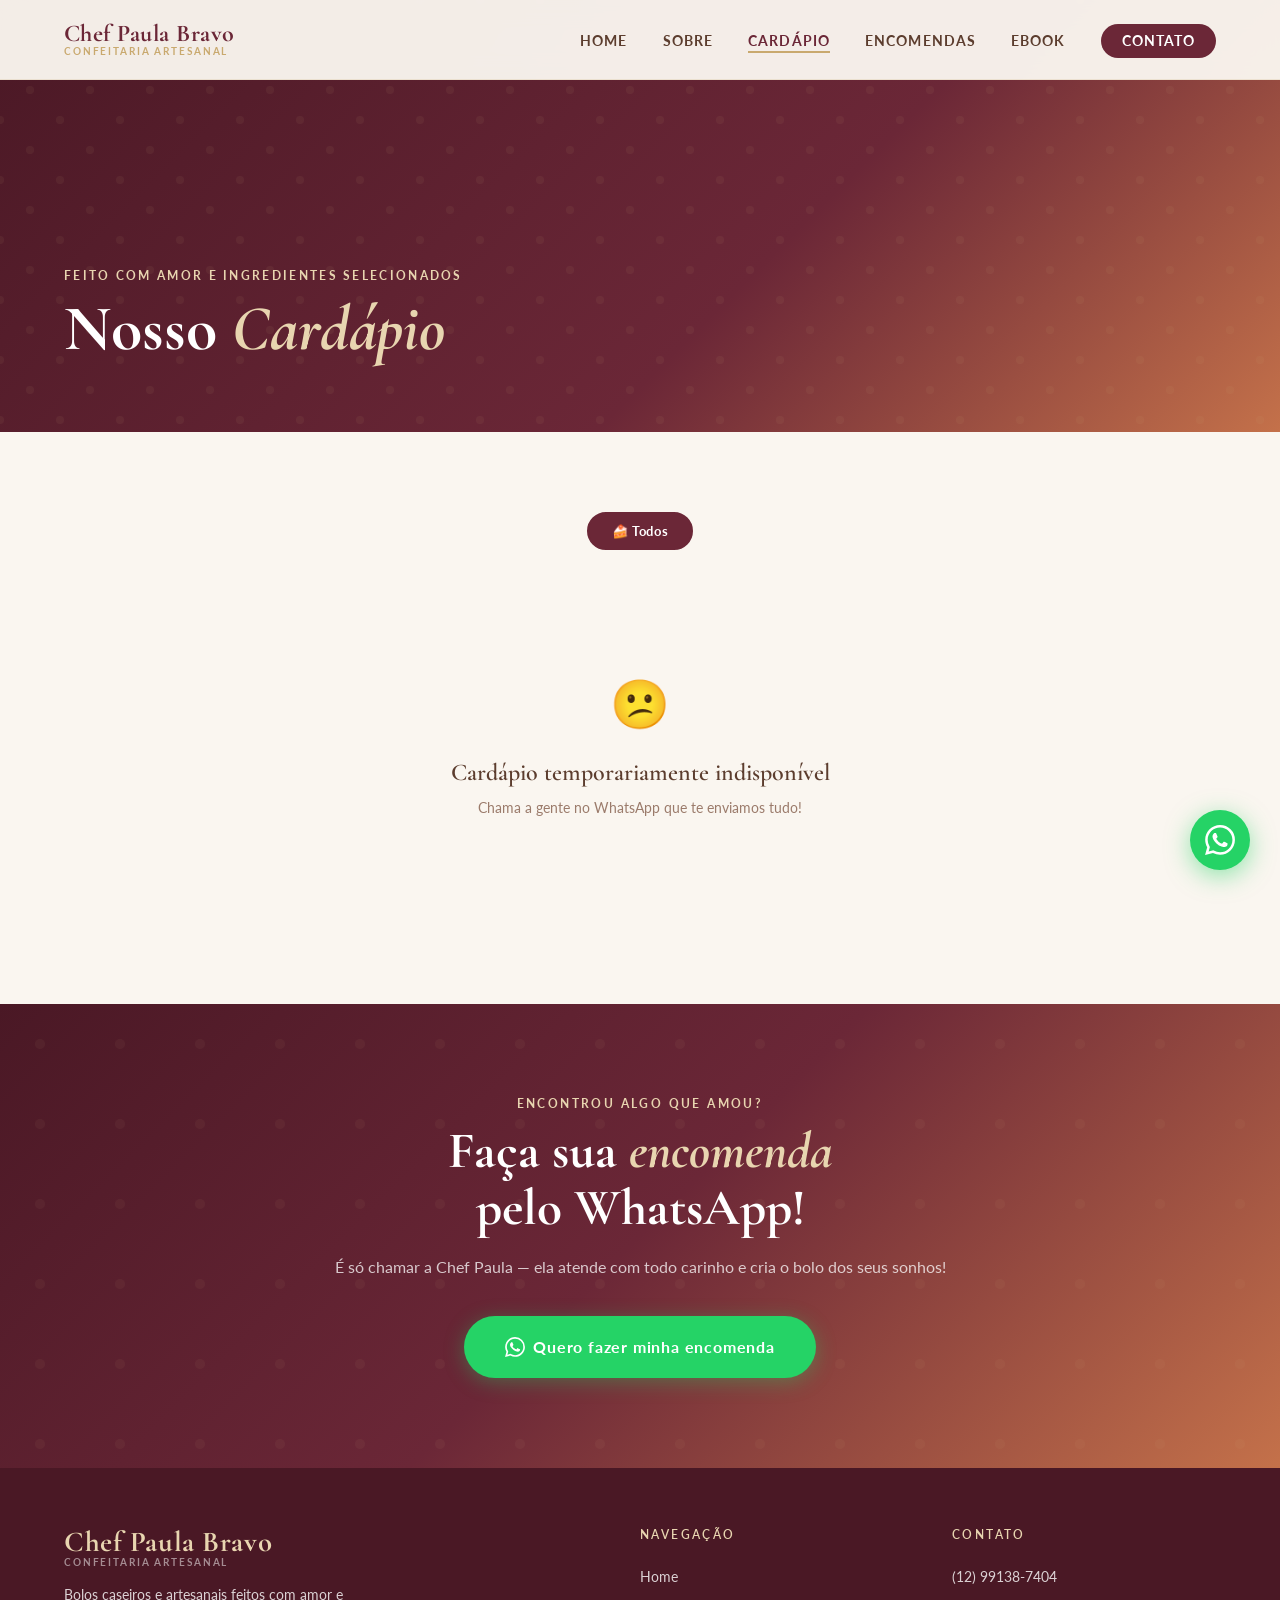
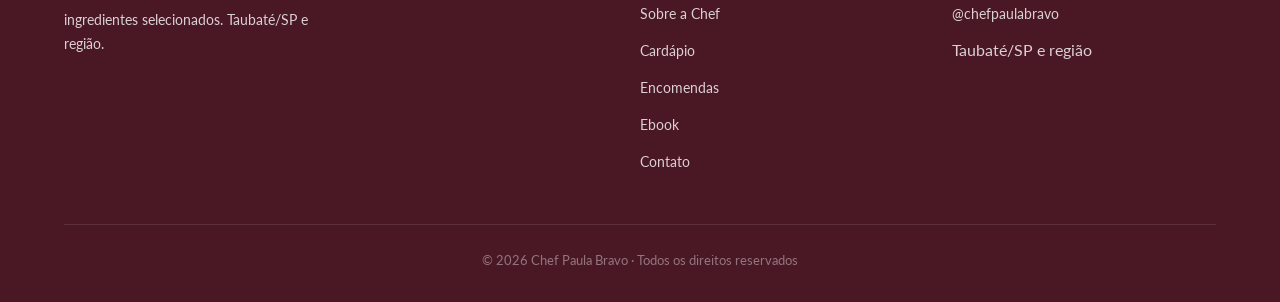
==== commit ddf82e60: "feat: conecta cardápio à planilha Google Sheets da Chef Paula" ====
--- a/cardapio.html
+++ b/cardapio.html
@@ -10,7 +10,6 @@
   <link href="https://fonts.googleapis.com/css2?family=Cormorant+Garamond:ital,wght@0,300;0,400;0,600;0,700;1,400;1,600&family=Lato:wght@300;400;700&display=swap" rel="stylesheet" />
   <link rel="stylesheet" href="style.css" />
   <style>
-    /* ── HERO ── */
     .card-hero {
       min-height: 48vh;
       padding-top: var(--nav-h);
@@ -45,92 +44,48 @@
       line-height: 1.05; margin: 0;
     }
     .card-hero-content h1 em { font-style: italic; color: #E8D5B0; }
-
-    /* ── SEÇÃO PRINCIPAL ── */
-    .cardapio-sec {
-      background: #FAF6F0;
-      padding: 80px 0 120px;
-    }
-    .cardapio-wrap {
-      width: 90%; max-width: 1200px; margin: 0 auto;
-    }
-
-    /* ── FILTROS DE CATEGORIA ── */
+    .cardapio-sec { background: #FAF6F0; padding: 80px 0 120px; }
+    .cardapio-wrap { width: 90%; max-width: 1200px; margin: 0 auto; }
     .filtros-wrap {
-      display: flex;
-      flex-wrap: wrap;
-      gap: .7rem;
-      margin-bottom: 3rem;
-      justify-content: center;
+      display: flex; flex-wrap: wrap; gap: .7rem;
+      margin-bottom: 3rem; justify-content: center;
     }
     .filtro-btn {
-      padding: .55rem 1.4rem;
-      border-radius: 50px;
-      border: 2px solid #E8D5C4;
-      background: #FFFFFF;
-      font-family: var(--font-body);
-      font-size: .82rem; font-weight: 700;
-      letter-spacing: .05em;
-      color: #5C3D2E;
-      cursor: pointer;
+      padding: .55rem 1.4rem; border-radius: 50px;
+      border: 2px solid #E8D5C4; background: #FFFFFF;
+      font-family: var(--font-body); font-size: .82rem; font-weight: 700;
+      letter-spacing: .05em; color: #5C3D2E; cursor: pointer;
       transition: all .25s ease;
     }
-    .filtro-btn:hover {
-      border-color: #6B2737;
-      color: #6B2737;
-    }
-    .filtro-btn.ativo {
-      background: #6B2737;
-      border-color: #6B2737;
-      color: #FFFFFF;
-    }
-
-    /* ── GRID DE CARDS ── */
+    .filtro-btn:hover { border-color: #6B2737; color: #6B2737; }
+    .filtro-btn.ativo { background: #6B2737; border-color: #6B2737; color: #FFFFFF; }
     .produtos-grid {
       display: grid;
       grid-template-columns: repeat(auto-fill, minmax(290px, 1fr));
       gap: 1.8rem;
     }
-
-    /* ── CARD DE PRODUTO ── */
     .produto-card {
-      background: #FFFFFF;
-      border-radius: 20px;
-      overflow: hidden;
+      background: #FFFFFF; border-radius: 20px; overflow: hidden;
       box-shadow: 0 4px 20px rgba(107,39,55,0.08);
       transition: transform .3s ease, box-shadow .3s ease;
-      display: flex;
-      flex-direction: column;
-    }
-    .produto-card:hover {
-      transform: translateY(-6px);
-      box-shadow: 0 14px 40px rgba(107,39,55,0.15);
-    }
+      display: flex; flex-direction: column;
+    }
+    .produto-card:hover { transform: translateY(-6px); box-shadow: 0 14px 40px rgba(107,39,55,0.15); }
     .produto-img-wrap {
-      position: relative;
-      width: 100%;
-      aspect-ratio: 4/3;
-      overflow: hidden;
-      background: #F5EFE6;
+      position: relative; width: 100%; aspect-ratio: 4/3;
+      overflow: hidden; background: #F5EFE6;
     }
     .produto-img-wrap img {
-      width: 100%; height: 100%;
-      object-fit: cover;
+      width: 100%; height: 100%; object-fit: cover;
       transition: transform .4s ease;
     }
-    .produto-card:hover .produto-img-wrap img {
-      transform: scale(1.06);
-    }
+    .produto-card:hover .produto-img-wrap img { transform: scale(1.06); }
     .produto-categoria-badge {
       position: absolute; top: 12px; left: 12px;
-      background: rgba(107,39,55,.88);
-      color: #FFFFFF;
-      font-family: var(--font-body);
-      font-size: .62rem; font-weight: 700;
+      background: rgba(107,39,55,.88); color: #FFFFFF;
+      font-family: var(--font-body); font-size: .62rem; font-weight: 700;
       letter-spacing: .12em; text-transform: uppercase;
-      padding: .28rem .75rem;
-      border-radius: 50px;
-      backdrop-filter: blur(4px);
+      padding: .28rem .75rem; border-radius: 50px; backdrop-filter: blur(4px);
     }
     .produto-sem-img {
       width: 100%; height: 100%;
@@ -138,97 +93,35 @@
       font-size: 3.5rem;
       background: linear-gradient(135deg, #F5EFE6, #EDE0D4);
     }
-    .produto-body {
-      padding: 1.4rem 1.5rem 1.6rem;
-      display: flex; flex-direction: column; flex: 1;
-    }
-    .produto-nome {
-      font-family: var(--font-title);
-      font-size: 1.25rem; font-weight: 700;
-      color: #2C1810; line-height: 1.2;
-      margin-bottom: .4rem;
-    }
-    .produto-desc {
-      font-family: var(--font-body);
-      font-size: .86rem; color: #7A5C50;
-      line-height: 1.65; flex: 1;
-      margin-bottom: .9rem;
-    }
-    .produto-rodape {
-      display: flex;
-      align-items: center;
-      justify-content: space-between;
-      gap: .6rem;
-      margin-top: auto;
-    }
-    .produto-info-extra {
-      display: flex; flex-direction: column; gap: .2rem;
-    }
-    .produto-peso {
-      font-family: var(--font-body);
-      font-size: .75rem; color: #9B7B6B;
-      font-weight: 600; letter-spacing: .05em;
-    }
-    .produto-preco {
-      font-family: var(--font-title);
-      font-size: 1.45rem; font-weight: 700;
-      color: #6B2737;
-    }
+    .produto-body { padding: 1.4rem 1.5rem 1.6rem; display: flex; flex-direction: column; flex: 1; }
+    .produto-nome { font-family: var(--font-title); font-size: 1.25rem; font-weight: 700; color: #2C1810; line-height: 1.2; margin-bottom: .4rem; }
+    .produto-desc { font-family: var(--font-body); font-size: .86rem; color: #7A5C50; line-height: 1.65; flex: 1; margin-bottom: .9rem; }
+    .produto-rodape { display: flex; align-items: center; justify-content: space-between; gap: .6rem; margin-top: auto; }
+    .produto-info-extra { display: flex; flex-direction: column; gap: .2rem; }
+    .produto-peso { font-family: var(--font-body); font-size: .75rem; color: #9B7B6B; font-weight: 600; letter-spacing: .05em; }
+    .produto-preco { font-family: var(--font-title); font-size: 1.45rem; font-weight: 700; color: #6B2737; }
     .btn-pedir {
       display: inline-flex; align-items: center; gap: .4rem;
-      padding: .6rem 1.1rem;
-      background: #25D366;
-      color: #FFFFFF;
+      padding: .6rem 1.1rem; background: #25D366; color: #FFFFFF;
       font-family: var(--font-body); font-size: .78rem; font-weight: 700;
-      border-radius: 50px;
-      text-decoration: none;
-      transition: all .25s ease;
-      white-space: nowrap;
-    }
-    .btn-pedir:hover {
-      background: #1cb855;
-      transform: translateY(-2px);
-      box-shadow: 0 6px 20px rgba(37,211,102,.4);
-    }
-
-    /* ── LOADING ── */
-    .loading-wrap {
-      text-align: center;
-      padding: 5rem 0;
-    }
+      border-radius: 50px; text-decoration: none; transition: all .25s ease; white-space: nowrap;
+    }
+    .btn-pedir:hover { background: #1cb855; transform: translateY(-2px); box-shadow: 0 6px 20px rgba(37,211,102,.4); }
+    .loading-wrap { text-align: center; padding: 5rem 0; }
     .loading-spinner {
-      width: 48px; height: 48px;
-      border: 4px solid #E8D5C4;
-      border-top-color: #6B2737;
-      border-radius: 50%;
-      animation: spin .8s linear infinite;
-      margin: 0 auto 1.2rem;
+      width: 48px; height: 48px; border: 4px solid #E8D5C4;
+      border-top-color: #6B2737; border-radius: 50%;
+      animation: spin .8s linear infinite; margin: 0 auto 1.2rem;
     }
     @keyframes spin { to { transform: rotate(360deg); } }
-    .loading-wrap p {
-      font-family: var(--font-body);
-      color: #9B7B6B; font-size: .9rem;
-    }
-
-    /* ── ERRO / VAZIO ── */
-    .estado-vazio {
-      text-align: center;
-      padding: 4rem 1rem;
-      color: #9B7B6B;
-    }
+    .loading-wrap p { font-family: var(--font-body); color: #9B7B6B; font-size: .9rem; }
+    .estado-vazio { text-align: center; padding: 4rem 1rem; color: #9B7B6B; }
     .estado-vazio .emoji { font-size: 3rem; margin-bottom: 1rem; }
-    .estado-vazio h3 {
-      font-family: var(--font-title);
-      font-size: 1.5rem; color: #5C3D2E;
-      margin-bottom: .5rem;
-    }
+    .estado-vazio h3 { font-family: var(--font-title); font-size: 1.5rem; color: #5C3D2E; margin-bottom: .5rem; }
     .estado-vazio p { font-family: var(--font-body); font-size: .9rem; }
-
-    /* ── CTA FINAL ── */
     .card-cta {
       background: linear-gradient(135deg, #4A1825 0%, #6B2737 50%, #C4714A 100%);
-      padding: 90px 0; text-align: center;
-      position: relative; overflow: hidden;
+      padding: 90px 0; text-align: center; position: relative; overflow: hidden;
     }
     .card-cta::before {
       content: ''; position: absolute; inset: 0;
@@ -236,17 +129,9 @@
       pointer-events: none;
     }
     .card-cta-inner { position: relative; z-index: 1; width: 90%; max-width: 640px; margin: 0 auto; }
-    .card-cta h2 {
-      font-family: var(--font-title); font-size: clamp(2rem, 4vw, 3.2rem);
-      font-weight: 700; color: #FFFFFF; line-height: 1.12; margin-bottom: 1rem;
-    }
+    .card-cta h2 { font-family: var(--font-title); font-size: clamp(2rem, 4vw, 3.2rem); font-weight: 700; color: #FFFFFF; line-height: 1.12; margin-bottom: 1rem; }
     .card-cta h2 em { font-style: italic; color: #E8D5B0; }
-    .card-cta p {
-      font-family: var(--font-body); font-size: .97rem;
-      color: rgba(255,255,255,.75); margin: 0 auto 2.2rem; line-height: 1.75;
-    }
-
-    /* ── RESPONSIVO ── */
+    .card-cta p { font-family: var(--font-body); font-size: .97rem; color: rgba(255,255,255,.75); margin: 0 auto 2.2rem; line-height: 1.75; }
     @media (max-width: 640px) {
       .cardapio-sec { padding: 60px 0 80px; }
       .produtos-grid { grid-template-columns: 1fr 1fr; gap: 1rem; }
@@ -254,9 +139,7 @@
       .produto-nome { font-size: 1.05rem; }
       .produto-preco { font-size: 1.2rem; }
     }
-    @media (max-width: 400px) {
-      .produtos-grid { grid-template-columns: 1fr; }
-    }
+    @media (max-width: 400px) { .produtos-grid { grid-template-columns: 1fr; } }
   </style>
 </head>
 <body>
@@ -279,7 +162,6 @@
   </div>
 </nav>
 
-<!-- HERO -->
 <section class="card-hero">
   <div class="card-hero-content">
     <span>Feito com amor e ingredientes selecionados</span>
@@ -287,29 +169,22 @@
   </div>
 </section>
 
-<!-- CARDÁPIO DINÂMICO -->
 <section class="cardapio-sec">
   <div class="cardapio-wrap">
-
-    <!-- Filtros de categoria (gerados dinamicamente) -->
     <div class="filtros-wrap" id="filtros">
       <button class="filtro-btn ativo" data-cat="Todos">🍰 Todos</button>
     </div>
-
-    <!-- Grid de produtos -->
     <div id="produtos-container">
       <div class="loading-wrap">
         <div class="loading-spinner"></div>
         <p>Carregando o cardápio...</p>
       </div>
     </div>
-
   </div>
 </section>
 
-<!-- CTA FINAL -->
 <section class="card-cta">
-  <div class="card-cta-inner reveal">
+  <div class="card-cta-inner">
     <span class="eyebrow" style="color:#E8D5B0;text-align:center;display:block;margin-bottom:.5rem">Encontrou algo que amou?</span>
     <h2>Faça sua <em>encomenda</em><br>pelo WhatsApp!</h2>
     <p>É só chamar a Chef Paula — ela atende com todo carinho e cria o bolo dos seus sonhos!</p>
@@ -359,34 +234,17 @@
 </a>
 
 <script>
-  // ════════════════════════════════════════════════════════
-  //  ⚙️  CONFIGURAÇÃO — só mexa aqui!
-  // ════════════════════════════════════════════════════════
-  //
-  //  1. Abra sua planilha no Google Sheets
-  //  2. Clique em Arquivo → Compartilhar → Publicar na web
-  //  3. Escolha a aba "Cardápio" e formato "CSV"
-  //  4. Clique em Publicar e copie o link gerado
-  //  5. Cole o link abaixo substituindo o texto entre aspas
-  //
-  const PLANILHA_URL = 'COLE_AQUI_O_LINK_DA_PLANILHA_CSV';
-  //
-  // ════════════════════════════════════════════════════════
-
-  // Emojis automáticos por categoria (caso não tenha foto)
+  // URL CSV gerada a partir da planilha da Chef Paula
+  // ID da planilha: 1gxvf8n-1BQvPpn4vqjO44z7BTN9zQsfwEyw2uwUZYH4
+  const PLANILHA_URL = 'https://docs.google.com/spreadsheets/d/1gxvf8n-1BQvPpn4vqjO44z7BTN9zQsfwEyw2uwUZYH4/export?format=csv&gid=0';
+
   const EMOJI_CATEGORIA = {
-    'bolo': '🎂',
-    'torta': '🥧',
-    'kit': '☕',
-    'brownie': '🍫',
-    'cookie': '🍪',
-    'cupcake': '🧁',
-    'pão': '🍞',
-    'default': '🍰'
+    'bolo': '🎂', 'torta': '🥧', 'kit': '☕',
+    'brownie': '🍫', 'cookie': '🍪', 'cupcake': '🧁',
+    'pão': '🍞', 'default': '🍰'
   };
 
   let todosProdutos = [];
-  let categoriaAtiva = 'Todos';
 
   function emojiParaCategoria(cat) {
     if (!cat) return EMOJI_CATEGORIA.default;
@@ -409,11 +267,9 @@
     const linkWpp = `https://wa.me/5512991387404?text=${wppMsg}`;
     const preco = formatarPreco(produto.preco);
     const emoji = emojiParaCategoria(produto.categoria);
-
     const imgHtml = produto.foto
       ? `<img src="${produto.foto}" alt="${produto.nome}" width="400" height="300" loading="lazy" onerror="this.parentElement.innerHTML='<div class=\\'produto-sem-img\\'>${emoji}</div>'">`
       : `<div class="produto-sem-img">${emoji}</div>`;
-
     return `
       <div class="produto-card" data-categoria="${produto.categoria || ''}">
         <div class="produto-img-wrap">
@@ -440,25 +296,15 @@
   function renderizarProdutos(lista) {
     const container = document.getElementById('produtos-container');
     if (!lista || lista.length === 0) {
-      container.innerHTML = `
-        <div class="estado-vazio">
-          <div class="emoji">🍰</div>
-          <h3>Nenhum produto encontrado</h3>
-          <p>Tente selecionar outra categoria ou volte em breve!</p>
-        </div>`;
+      container.innerHTML = `<div class="estado-vazio"><div class="emoji">🍰</div><h3>Nenhum produto encontrado</h3><p>Tente selecionar outra categoria ou volte em breve!</p></div>`;
       return;
     }
     container.innerHTML = `<div class="produtos-grid">${lista.map(criarCard).join('')}</div>`;
   }
 
   function filtrarPorCategoria(cat) {
-    categoriaAtiva = cat;
-    document.querySelectorAll('.filtro-btn').forEach(btn => {
-      btn.classList.toggle('ativo', btn.dataset.cat === cat);
-    });
-    const filtrados = cat === 'Todos'
-      ? todosProdutos
-      : todosProdutos.filter(p => p.categoria === cat);
+    document.querySelectorAll('.filtro-btn').forEach(btn => btn.classList.toggle('ativo', btn.dataset.cat === cat));
+    const filtrados = cat === 'Todos' ? todosProdutos : todosProdutos.filter(p => p.categoria === cat);
     renderizarProdutos(filtrados);
   }
 
@@ -467,11 +313,10 @@
     const wrap = document.getElementById('filtros');
     wrap.innerHTML = `<button class="filtro-btn ativo" data-cat="Todos">🍰 Todos</button>`;
     categorias.forEach(cat => {
-      const emoji = emojiParaCategoria(cat);
       const btn = document.createElement('button');
       btn.className = 'filtro-btn';
       btn.dataset.cat = cat;
-      btn.textContent = `${emoji} ${cat}`;
+      btn.textContent = `${emojiParaCategoria(cat)} ${cat}`;
       btn.addEventListener('click', () => filtrarPorCategoria(cat));
       wrap.appendChild(btn);
     });
@@ -481,62 +326,47 @@
   function parseCSV(texto) {
     const linhas = texto.trim().split('\n');
     if (linhas.length < 2) return [];
-    // Cabeçalho: Categoria | Nome | Descrição | Peso | Preço | Foto
-    const headers = linhas[0].split(',').map(h => h.trim().toLowerCase()
-      .replace('ção', 'cao').replace('á', 'a').replace('é', 'e').replace('ã', 'a'));
+    const headers = linhas[0].split(',').map(h =>
+      h.trim().toLowerCase()
+        .normalize('NFD').replace(/[\u0300-\u036f]/g, '')
+        .replace(/[^a-z0-9]/g, '')
+    );
     return linhas.slice(1).map(linha => {
-      const cols = linha.split(',').map(c => c.trim().replace(/^"|"$/g, ''));
+      // Trata campos com vírgula dentro de aspas
+      const cols = [];
+      let dentro = false, atual = '';
+      for (const ch of linha) {
+        if (ch === '"') { dentro = !dentro; }
+        else if (ch === ',' && !dentro) { cols.push(atual.trim()); atual = ''; }
+        else { atual += ch; }
+      }
+      cols.push(atual.trim());
       const obj = {};
-      headers.forEach((h, i) => { obj[h] = cols[i] || ''; });
+      headers.forEach((h, i) => { obj[h] = (cols[i] || '').replace(/^"|"$/g, ''); });
       return {
         categoria: obj['categoria'] || obj['category'] || '',
-        nome: obj['nome'] || obj['name'] || obj['titulo'] || '',
-        descricao: obj['descricao'] || obj['descri'] || obj['description'] || '',
-        peso: obj['peso'] || obj['weight'] || '',
-        preco: obj['preco'] || obj['pre'] || obj['price'] || '',
-        foto: obj['foto'] || obj['imagem'] || obj['image'] || obj['url da foto'] || ''
+        nome:      obj['nome'] || obj['name'] || obj['titulo'] || '',
+        descricao: obj['descricao'] || obj['description'] || '',
+        peso:      obj['peso'] || obj['weight'] || '',
+        preco:     obj['preco'] || obj['preo'] || obj['price'] || '',
+        foto:      obj['foto'] || obj['imagem'] || obj['image'] || ''
       };
     }).filter(p => p.nome && p.nome.trim() !== '');
   }
 
   async function carregarCardapio() {
     const container = document.getElementById('produtos-container');
-
-    // Se não configurou a planilha ainda, mostra demo
-    if (PLANILHA_URL === 'COLE_AQUI_O_LINK_DA_PLANILHA_CSV') {
-      todosProdutos = [
-        { categoria: 'Bolos', nome: 'Bolo de Chocolate Belga', descricao: 'Massa fofinha com recheio cremoso de ganache e cobertura de brigadeiro gourmet.', peso: '1,5 kg', preco: '120', foto: '' },
-        { categoria: 'Bolos', nome: 'Bolo de Morango', descricao: 'Pão de ló especial com chantilly artesanal e morangos frescos.', peso: '1,5 kg', preco: '130', foto: '' },
-        { categoria: 'Bolos', nome: 'Bolo Red Velvet', descricao: 'Clássico americano com cream cheese suave e decoração elegante.', peso: '1,5 kg', preco: '135', foto: '' },
-        { categoria: 'Kits Café', nome: 'Kit Café da Tarde Completo', descricao: 'Inclui bolo no pote, cookies, brownies e mini cupcakes. Perfeito para presentear!', peso: '800 g', preco: '95', foto: '' },
-        { categoria: 'Kits Café', nome: 'Kit Mini Degustação', descricao: 'Seleção de 4 sabores diferentes em porções individuais.', peso: '500 g', preco: '65', foto: '' },
-        { categoria: 'Brownies', nome: 'Brownie de Chocolate + Nozes', descricao: 'Crocante por fora, molhadinho por dentro. Irresistível!', peso: '6 unid.', preco: '48', foto: '' },
-        { categoria: 'Cupcakes', nome: 'Cupcakes Personalizados', descricao: 'Decorados sob encomenda para qualquer ocasião.', peso: '6 unid.', preco: '72', foto: '' },
-      ];
-      montarFiltros(todosProdutos);
-      renderizarProdutos(todosProdutos);
-
-      // Aviso de configuração (visível só pra você, desenvolvedor)
-      console.warn('⚠️ Cardápio em modo DEMO. Configure a variável PLANILHA_URL com o link CSV do Google Sheets.');
-      return;
-    }
-
     try {
       const resp = await fetch(PLANILHA_URL);
-      if (!resp.ok) throw new Error('Erro ao buscar planilha');
+      if (!resp.ok) throw new Error('Erro HTTP ' + resp.status);
       const texto = await resp.text();
       todosProdutos = parseCSV(texto);
-      if (todosProdutos.length === 0) throw new Error('Planilha vazia');
+      if (todosProdutos.length === 0) throw new Error('Planilha vazia ou sem dados válidos');
       montarFiltros(todosProdutos);
       renderizarProdutos(todosProdutos);
     } catch (err) {
-      container.innerHTML = `
-        <div class="estado-vazio">
-          <div class="emoji">😕</div>
-          <h3>Cardápio temporariamente indisponível</h3>
-          <p>Chama a gente no WhatsApp que te enviamos tudo!</p>
-        </div>`;
       console.error('Erro ao carregar cardápio:', err);
+      container.innerHTML = `<div class="estado-vazio"><div class="emoji">😕</div><h3>Cardápio temporariamente indisponível</h3><p>Chama a gente no WhatsApp que te enviamos tudo!</p></div>`;
     }
   }
 
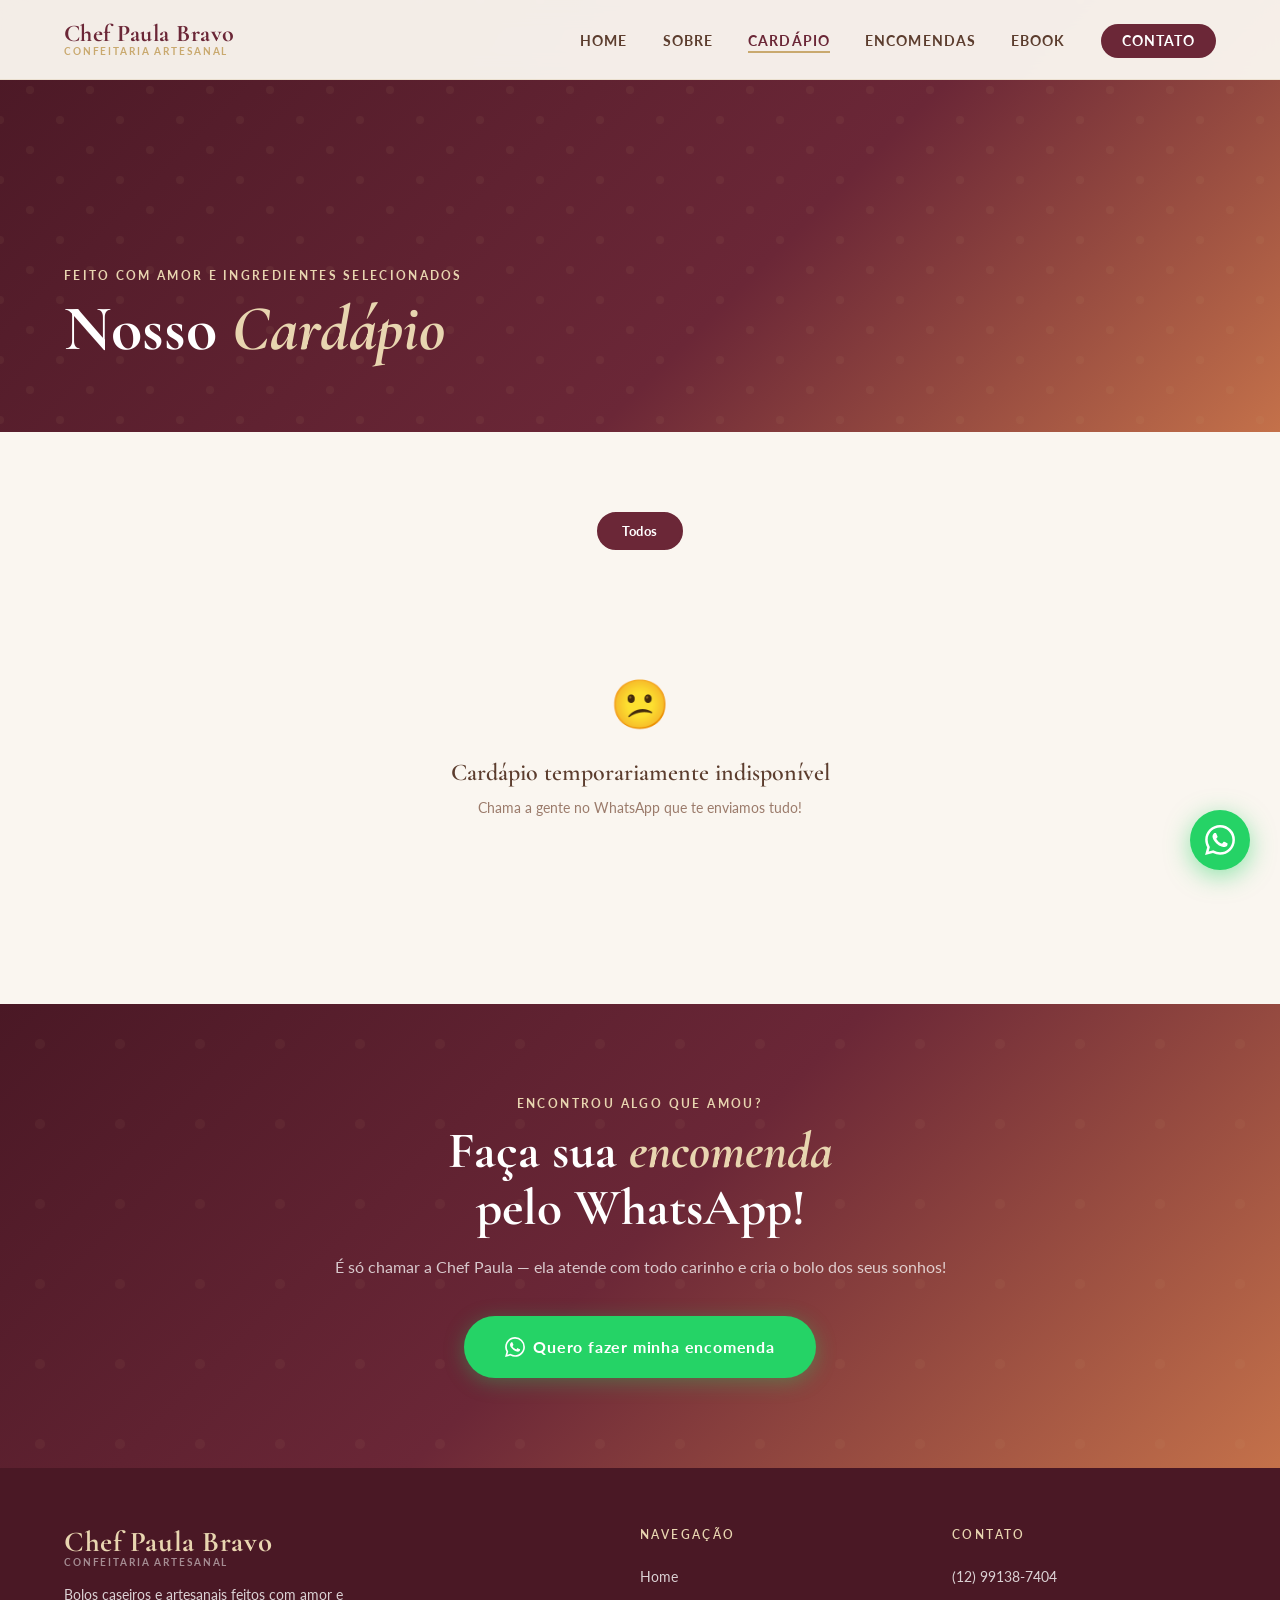
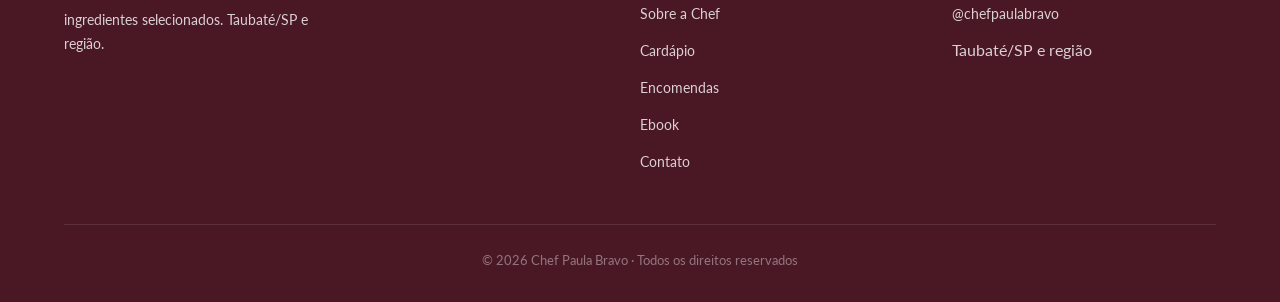
==== commit 69e71b0f: "style: remove emojis dos botões de filtro do cardápio" ====
--- a/cardapio.html
+++ b/cardapio.html
@@ -172,7 +172,7 @@
 <section class="cardapio-sec">
   <div class="cardapio-wrap">
     <div class="filtros-wrap" id="filtros">
-      <button class="filtro-btn ativo" data-cat="Todos">🍰 Todos</button>
+      <button class="filtro-btn ativo" data-cat="Todos">Todos</button>
     </div>
     <div id="produtos-container">
       <div class="loading-wrap">
@@ -234,21 +234,19 @@
 </a>
 
 <script>
-  // URL CSV gerada a partir da planilha da Chef Paula
-  // ID da planilha: 1gxvf8n-1BQvPpn4vqjO44z7BTN9zQsfwEyw2uwUZYH4
-  const PLANILHA_URL = 'https://docs.google.com/spreadsheets/d/1gxvf8n-1BQvPpn4vqjO44z7BTN9zQsfwEyw2uwUZYH4/export?format=csv&gid=0';
+  const PLANILHA_URL = 'https://docs.google.com/spreadsheets/d/e/2PACX-1vT-3FrJYs5CkMTW0zgSkRPW_oJLZI0qDFOIGrBYFzQvW2-uz552e4IhpqMbn39LDy1H9Z5ftvTBBFLa/pub?output=csv';
 
   const EMOJI_CATEGORIA = {
     'bolo': '🎂', 'torta': '🥧', 'kit': '☕',
     'brownie': '🍫', 'cookie': '🍪', 'cupcake': '🧁',
-    'pão': '🍞', 'default': '🍰'
+    'pão': '🍞', 'paes': '🍞', 'pao': '🍞', 'default': '🍰'
   };
 
   let todosProdutos = [];
 
   function emojiParaCategoria(cat) {
     if (!cat) return EMOJI_CATEGORIA.default;
-    const lower = cat.toLowerCase();
+    const lower = cat.toLowerCase().normalize('NFD').replace(/[\u0300-\u036f]/g, '');
     for (const [chave, emoji] of Object.entries(EMOJI_CATEGORIA)) {
       if (lower.includes(chave)) return emoji;
     }
@@ -311,12 +309,12 @@
   function montarFiltros(produtos) {
     const categorias = [...new Set(produtos.map(p => p.categoria).filter(Boolean))];
     const wrap = document.getElementById('filtros');
-    wrap.innerHTML = `<button class="filtro-btn ativo" data-cat="Todos">🍰 Todos</button>`;
+    wrap.innerHTML = `<button class="filtro-btn ativo" data-cat="Todos">Todos</button>`;
     categorias.forEach(cat => {
       const btn = document.createElement('button');
       btn.className = 'filtro-btn';
       btn.dataset.cat = cat;
-      btn.textContent = `${emojiParaCategoria(cat)} ${cat}`;
+      btn.textContent = cat;
       btn.addEventListener('click', () => filtrarPorCategoria(cat));
       wrap.appendChild(btn);
     });
@@ -332,7 +330,6 @@
         .replace(/[^a-z0-9]/g, '')
     );
     return linhas.slice(1).map(linha => {
-      // Trata campos com vírgula dentro de aspas
       const cols = [];
       let dentro = false, atual = '';
       for (const ch of linha) {
